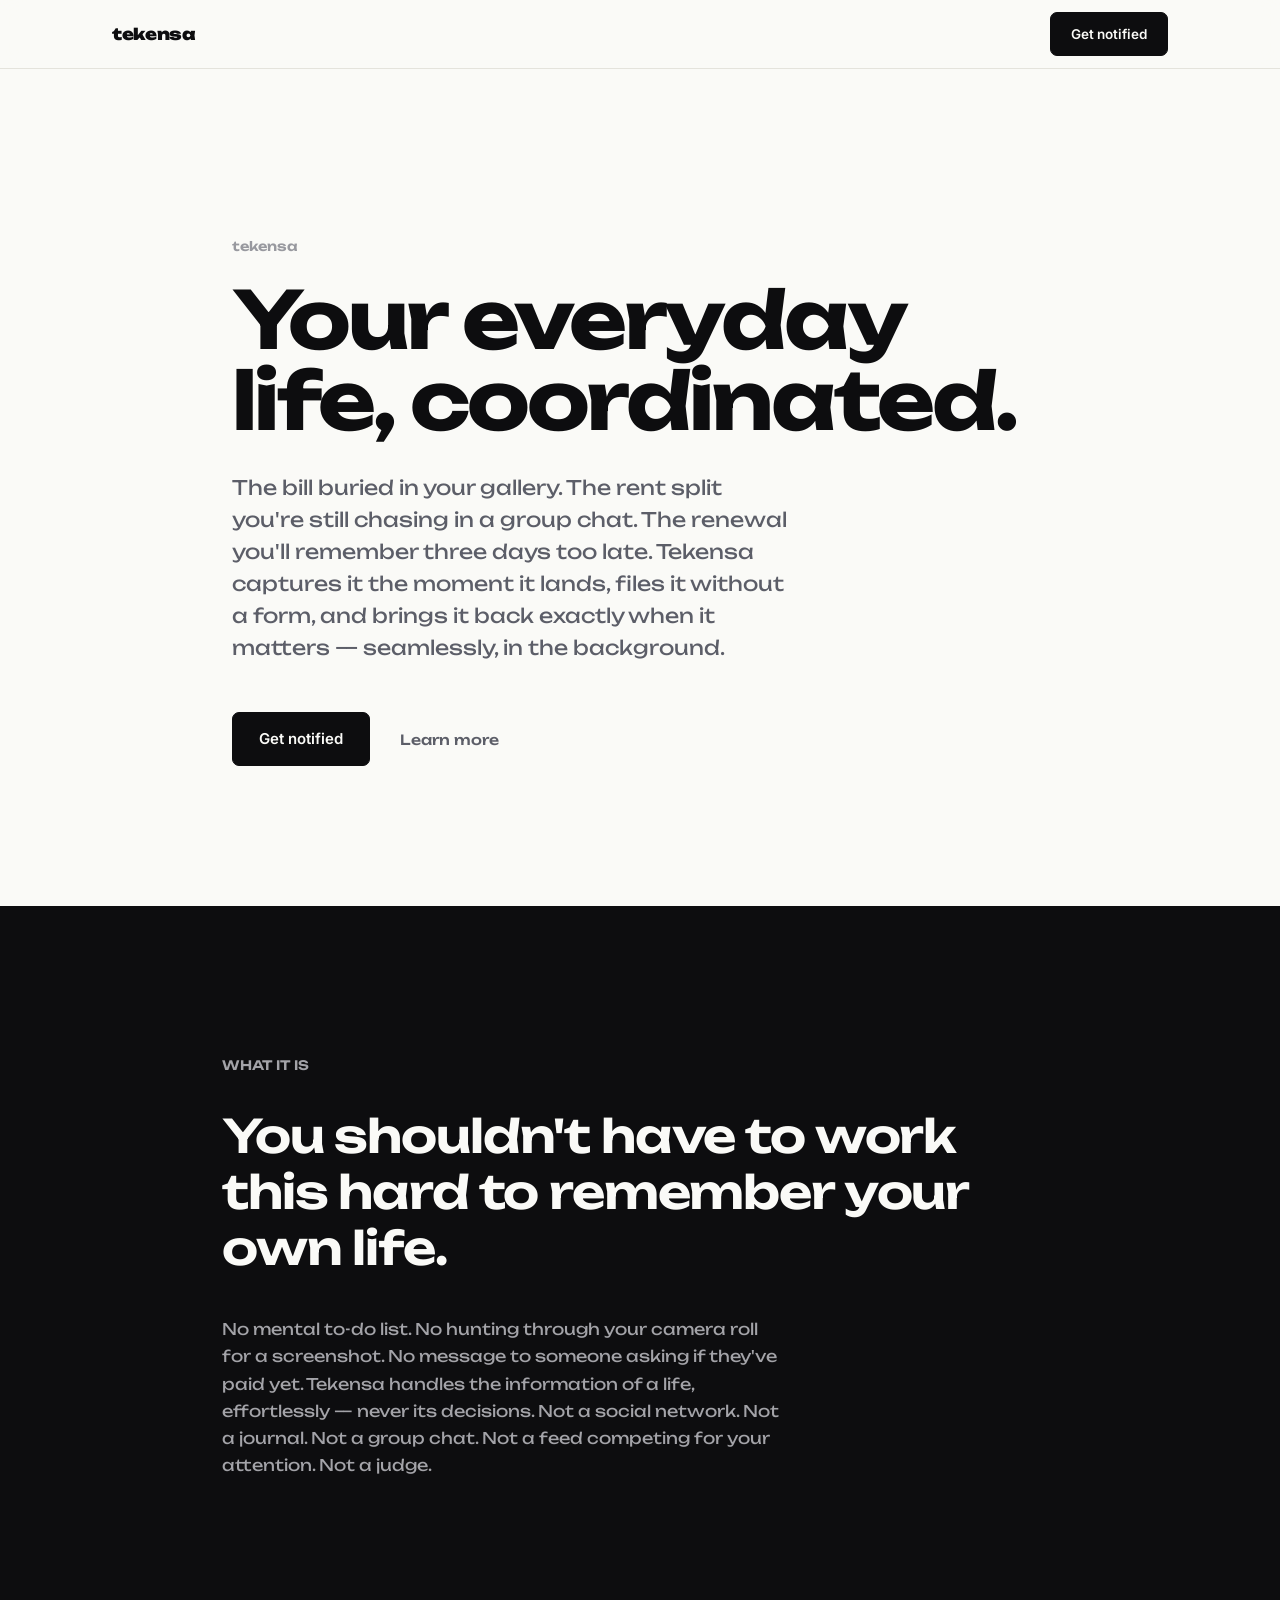
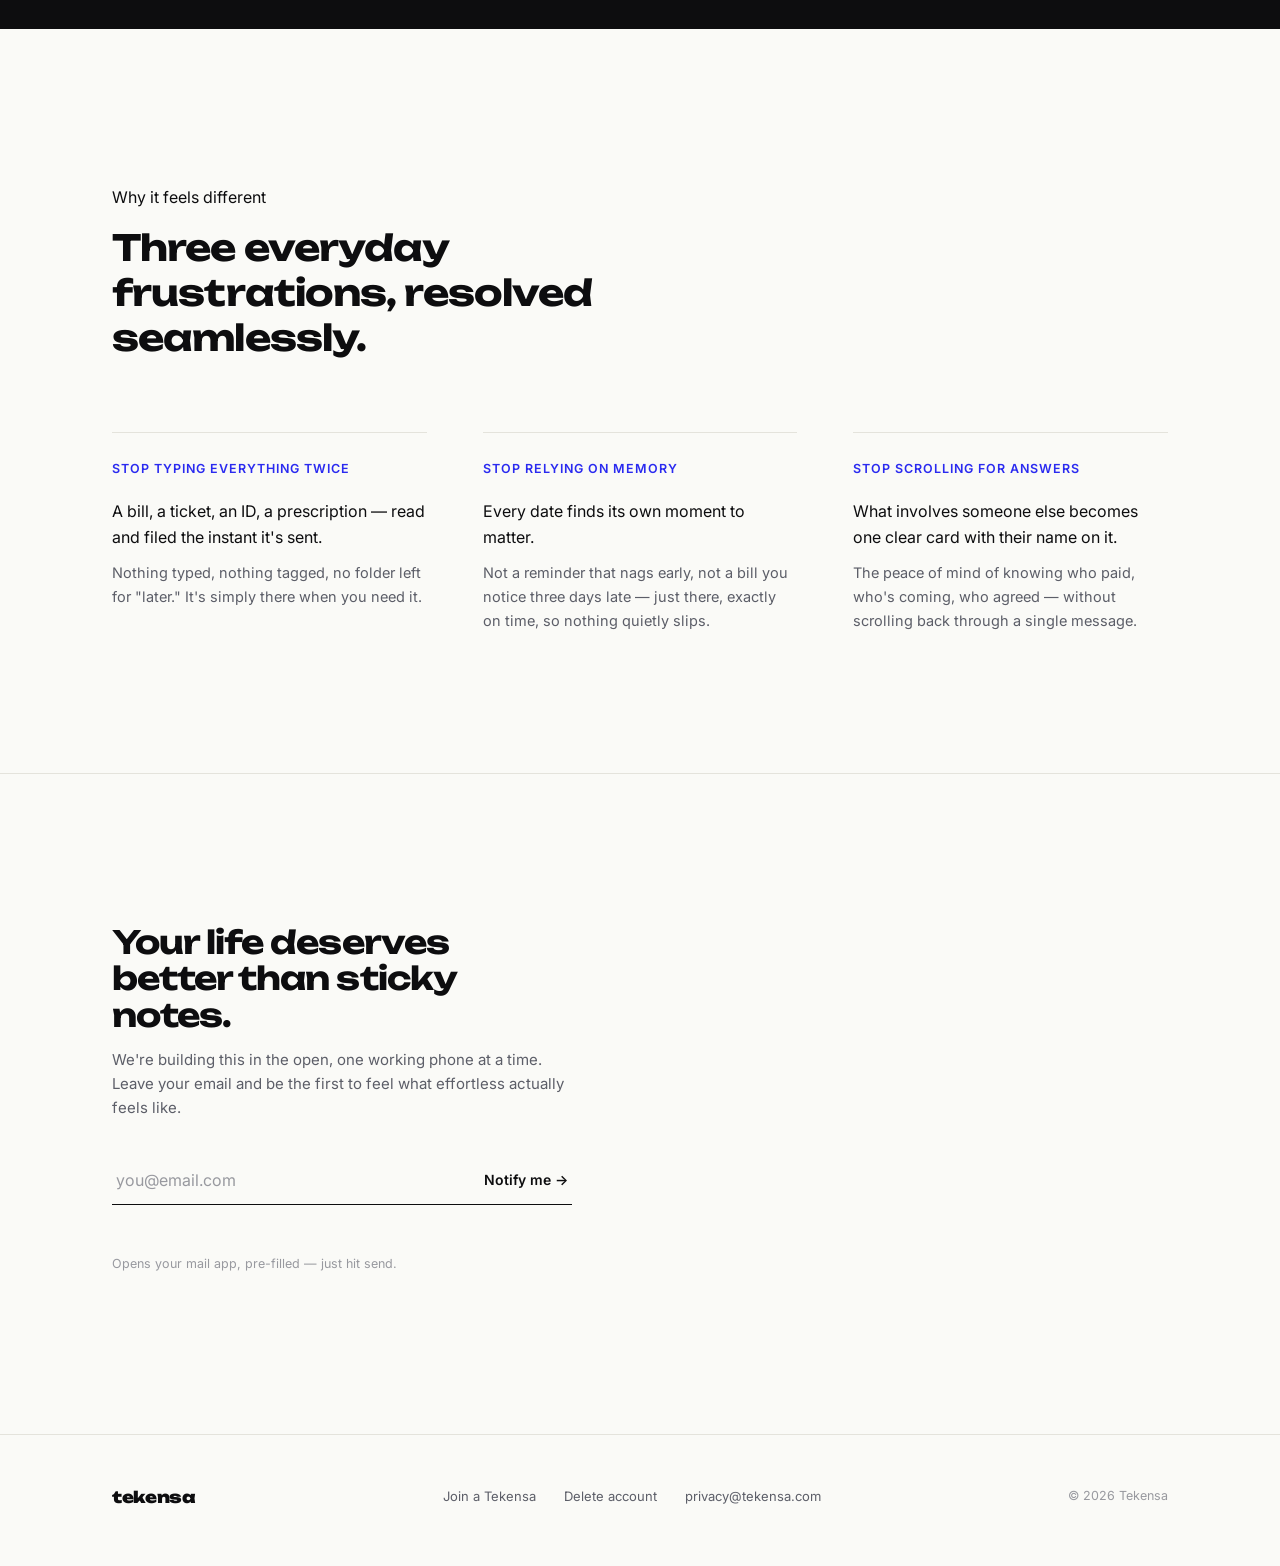
==== index.html @ 292418eb "Initial deploy: Tekensa static marketing site Co-Authored-By: Claude Sonnet 5 <noreply@anthropic.com" ====
<!doctype html>
<html lang="en">
<head>
<meta charset="utf-8">
<meta name="viewport" content="width=device-width, initial-scale=1">
<title>Tekensa — your everyday life, coordinated</title>
<meta name="description" content="Send anything — a bill, a ticket, an ID, a screenshot — and it's read, filed, and brought back the day it matters. Tekensa handles the information of a life, never its decisions.">
<meta property="og:title" content="Tekensa — your everyday life, coordinated">
<meta property="og:description" content="Send anything. It's read, filed, and brought back the day it matters.">
<meta property="og:type" content="website">
<meta property="og:url" content="https://tekensa.com/">
<meta name="theme-color" content="#0a0a0c">
<link rel="icon" href="data:image/svg+xml,%3Csvg xmlns='http://www.w3.org/2000/svg' viewBox='0 0 64 64'%3E%3Crect width='64' height='64' rx='14' fill='%230D0D0F'/%3E%3C/svg%3E">
<link rel="preconnect" href="https://fonts.googleapis.com">
<link rel="preconnect" href="https://fonts.gstatic.com" crossorigin>
<link href="https://fonts.googleapis.com/css2?family=Unbounded:wght@900&family=Inter:wght@400;500;600;700&display=swap" rel="stylesheet">
<link rel="stylesheet" href="https://api.fontshare.com/v2/css?f[]=general-sans@600,700,500&display=swap">
<style>
  :root {
    --ink: #0D0D0F;
    --paper: #FAFAF7;
    --muted: #5c5e68;
    --faint: #98999f;
    --line: #e4e3dc;
    --accent: #2A2AF0;
    --inverse-ink: #FAFAF7;
    --inverse-paper: #0D0D0F;
    --inverse-muted: #A3A3A8;
    --inverse-line: #232327;
    --btn-ink: #FAFAF7;
  }
  @media (prefers-color-scheme: dark) {
    :root:not([data-theme="light"]) {
      --ink: #FAFAF7;
      --paper: #0D0D0F;
      --muted: #a4a5ac;
      --faint: #707178;
      --line: #1f1f23;
      --accent: #6d6dff;
      --inverse-ink: #0D0D0F;
      --inverse-paper: #FAFAF7;
      --inverse-muted: #55565d;
      --inverse-line: #dcdce0;
      --btn-ink: #0D0D0F;
    }
  }
  :root[data-theme="dark"] {
    --ink: #FAFAF7; --paper: #0D0D0F; --muted: #a4a5ac; --faint: #707178; --line: #1f1f23;
    --accent: #6d6dff; --inverse-ink: #0D0D0F; --inverse-paper: #FAFAF7; --inverse-muted: #55565d;
    --inverse-line: #dcdce0; --btn-ink: #0D0D0F;
  }

  * { box-sizing: border-box; -webkit-tap-highlight-color: transparent; }
  html { scroll-behavior: smooth; }
  body {
    margin: 0;
    background: var(--paper);
    color: var(--ink);
    font-family: "Inter", system-ui, sans-serif;
    line-height: 1.5;
    -webkit-font-smoothing: antialiased;
    text-rendering: optimizeLegibility;
  }
  .display { font-family: "Unbounded", "Inter", sans-serif; }
  .wrap { max-width: 1120px; margin: 0 auto; padding: 0 32px; }
  a { color: inherit; }

  .wordmark {
    font-family: "Unbounded", "Inter", sans-serif;
    font-weight: 900;
    font-size: 16px;
    line-height: 1;
    letter-spacing: -0.02em;
    text-decoration: none;
    color: var(--ink);
  }

  nav.top {
    position: sticky; top: 0; z-index: 20;
    background: color-mix(in srgb, var(--paper) 90%, transparent);
    backdrop-filter: blur(12px);
    border-bottom: 1px solid var(--line);
  }
  nav.top .wrap { display: flex; align-items: center; justify-content: space-between; height: 68px; }

  .btn {
    display: inline-flex; align-items: center; gap: 8px;
    background: var(--ink); color: var(--btn-ink);
    font-family: "Inter", sans-serif; font-weight: 600; font-size: 13.5px;
    text-decoration: none; padding: 11px 20px; border-radius: 7px;
    white-space: nowrap; border: 1px solid var(--ink);
  }
  .btn.lg { padding: 15px 26px; font-size: 15px; }
  .link-quiet {
    text-decoration: none; font-weight: 500; font-size: 14px; color: var(--muted);
  }
  .link-quiet:hover { color: var(--ink); }

  /* hero */
  header.hero { padding: 168px 0 140px; }
  header.hero .wrap { max-width: 880px; }
  p.eyebrow {
    font-size: 13px; font-weight: 600; color: var(--faint); margin: 0 0 22px;
  }
  h1.headline {
    font-weight: 700;
    font-size: clamp(40px, 6.2vw, 80px);
    line-height: 1.03;
    letter-spacing: -0.04em;
    margin: 0 0 30px;
  }
  p.sub {
    color: var(--muted); font-size: clamp(17px, 1.6vw, 20px);
    max-width: 560px; margin: 0 0 48px; line-height: 1.6; font-weight: 400;
  }
  .hero-cta { display: flex; gap: 30px; align-items: center; flex-wrap: wrap; }

  /* manifesto */
  section.manifesto { background: var(--inverse-paper); color: var(--inverse-ink); padding: 150px 0; }
  section.manifesto .wrap { max-width: 900px; }
  section.manifesto p.eyebrow { color: var(--inverse-muted); margin-bottom: 32px; }
  p.statement {
    font-weight: 600;
    font-size: clamp(28px, 4vw, 46px);
    line-height: 1.22;
    letter-spacing: -0.025em;
    margin: 0 0 40px;
    max-width: 820px;
  }
  p.statement-sub {
    font-size: 16px; color: var(--inverse-muted); max-width: 560px; margin: 0; line-height: 1.7;
  }

  /* columns */
  section.pillars { padding: 140px 0; }
  .pillars-head { max-width: 620px; margin: 0 0 72px; }
  h2.section-title {
    font-weight: 700; font-size: clamp(26px, 3.2vw, 36px); line-height: 1.25;
    letter-spacing: -0.025em; margin: 0;
  }
  .cols { display: grid; grid-template-columns: repeat(3, 1fr); gap: 56px; }
  .col { border-top: 1px solid var(--line); padding-top: 26px; }
  .col .label {
    font-size: 12.5px; font-weight: 600; letter-spacing: 0.08em; text-transform: uppercase;
    color: var(--accent); margin: 0 0 18px;
  }
  .col p { font-size: 16px; color: var(--ink); margin: 0; line-height: 1.65; }
  .col p.small { font-size: 14.5px; color: var(--muted); margin-top: 10px; }

  /* waitlist */
  section.waitlist { padding: 150px 0 160px; border-top: 1px solid var(--line); }
  .waitlist-box { max-width: 460px; }
  .waitlist-box h2 {
    font-weight: 700; font-size: clamp(26px, 3vw, 32px); margin: 0 0 14px;
    letter-spacing: -0.03em; line-height: 1.15;
  }
  .waitlist-box p.lead { color: var(--muted); font-size: 15px; margin: 0 0 40px; line-height: 1.6; }
  form.notify { display: flex; gap: 0; border-bottom: 1px solid var(--ink); padding-bottom: 4px; }
  form.notify input[type="email"] {
    flex: 1 1 auto; min-width: 0; font-family: inherit; font-size: 16px;
    padding: 10px 4px; border: none; background: transparent; color: var(--ink);
  }
  form.notify input[type="email"]::placeholder { color: var(--faint); }
  form.notify input[type="email"]:focus { outline: none; }
  form.notify button {
    font-family: "Inter", sans-serif; font-weight: 600; font-size: 14px; cursor: pointer;
    background: none; border: none; color: var(--ink); padding: 8px 4px; white-space: nowrap;
  }
  p.note { font-size: 12.5px; color: var(--faint); margin: 18px 0 0; }
  p.status { font-size: 13.5px; margin: 14px 0 0; min-height: 18px; }

  footer { border-top: 1px solid var(--line); padding: 40px 0 48px; }
  footer .wrap { display: flex; align-items: center; justify-content: space-between; flex-wrap: wrap; gap: 16px; }
  footer .links { display: flex; gap: 28px; flex-wrap: wrap; }
  footer a.flink { color: var(--muted); text-decoration: none; font-size: 13px; }
  footer a.flink:hover { color: var(--ink); }
  footer .fine { color: var(--faint); font-size: 12.5px; }

  @media (max-width: 860px) {
    .cols { grid-template-columns: 1fr; gap: 40px; }
  }
  @media (max-width: 560px) {
    header.hero { padding: 120px 0 96px; }
    section.manifesto { padding: 100px 0; }
    section.pillars { padding: 96px 0; }
    section.waitlist { padding: 100px 0 120px; }
  }
</style>
</head>
<body>

<nav class="top">
  <div class="wrap">
    <a class="wordmark" href="#top">tekensa</a>
    <a class="btn" href="#waitlist">Get notified</a>
  </div>
</nav>

<header class="hero display" id="top">
  <div class="wrap">
    <p class="eyebrow">tekensa</p>
    <h1 class="headline">Your everyday life, coordinated.</h1>
    <p class="sub">The bill buried in your gallery. The rent split you're still chasing in a group
      chat. The renewal you'll remember three days too late. Tekensa captures it the moment it
      lands, files it without a form, and brings it back exactly when it matters — seamlessly,
      in the background.</p>
    <div class="hero-cta">
      <a class="btn lg" href="#waitlist">Get notified</a>
      <a class="link-quiet" href="#how">Learn more</a>
    </div>
  </div>
</header>

<section class="manifesto display" id="how">
  <div class="wrap">
    <p class="eyebrow">WHAT IT IS</p>
    <p class="statement">You shouldn't have to work this hard to remember your own life.</p>
    <p class="statement-sub">No mental to-do list. No hunting through your camera roll for a
      screenshot. No message to someone asking if they've paid yet. Tekensa handles the
      information of a life, effortlessly — never its decisions. Not a social network. Not a
      journal. Not a group chat. Not a feed competing for your attention. Not a judge.</p>
  </div>
</section>

<section class="pillars">
  <div class="wrap">
    <div class="pillars-head">
      <p class="label" style="margin-bottom:16px;">Why it feels different</p>
      <h2 class="section-title display">Three everyday frustrations, resolved seamlessly.</h2>
    </div>
    <div class="cols">
      <div class="col">
        <p class="label">Stop typing everything twice</p>
        <p>A bill, a ticket, an ID, a prescription — read and filed the instant it's sent.</p>
        <p class="small">Nothing typed, nothing tagged, no folder left for "later." It's simply
          there when you need it.</p>
      </div>
      <div class="col">
        <p class="label">Stop relying on memory</p>
        <p>Every date finds its own moment to matter.</p>
        <p class="small">Not a reminder that nags early, not a bill you notice three days late —
          just there, exactly on time, so nothing quietly slips.</p>
      </div>
      <div class="col">
        <p class="label">Stop scrolling for answers</p>
        <p>What involves someone else becomes one clear card with their name on it.</p>
        <p class="small">The peace of mind of knowing who paid, who's coming, who agreed — without
          scrolling back through a single message.</p>
      </div>
    </div>
  </div>
</section>

<section class="waitlist" id="waitlist">
  <div class="wrap">
    <div class="waitlist-box">
      <h2 class="display">Your life deserves better than sticky notes.</h2>
      <p class="lead">We're building this in the open, one working phone at a time. Leave your
        email and be the first to feel what effortless actually feels like.</p>
      <form class="notify" id="notifyForm">
        <input type="email" id="notifyEmail" placeholder="you@email.com" required autocomplete="email">
        <button type="submit">Notify me →</button>
      </form>
      <p class="status" id="notifyStatus" role="status"></p>
      <p class="note">Opens your mail app, pre-filled — just hit send.</p>
    </div>
  </div>
</section>

<footer>
  <div class="wrap">
    <a class="wordmark" href="#top">tekensa</a>
    <div class="links">
      <a class="flink" href="/join/">Join a Tekensa</a>
      <a class="flink" href="/delete-account/">Delete account</a>
      <a class="flink" href="mailto:privacy@tekensa.com">privacy@tekensa.com</a>
    </div>
    <p class="fine">&copy; 2026 Tekensa</p>
  </div>
</footer>

<script>
  document.getElementById('notifyForm').addEventListener('submit', function (e) {
    e.preventDefault();
    var email = document.getElementById('notifyEmail').value.trim();
    var status = document.getElementById('notifyStatus');
    if (!email) return;
    var body = 'Notify this address when Tekensa launches: ' + email;
    window.location.href = 'mailto:hello@tekensa.com?subject=' +
      encodeURIComponent('Notify me at launch') + '&body=' + encodeURIComponent(body);
    status.textContent = 'Opening your mail app — just hit send.';
  });
</script>

</body>
</html>
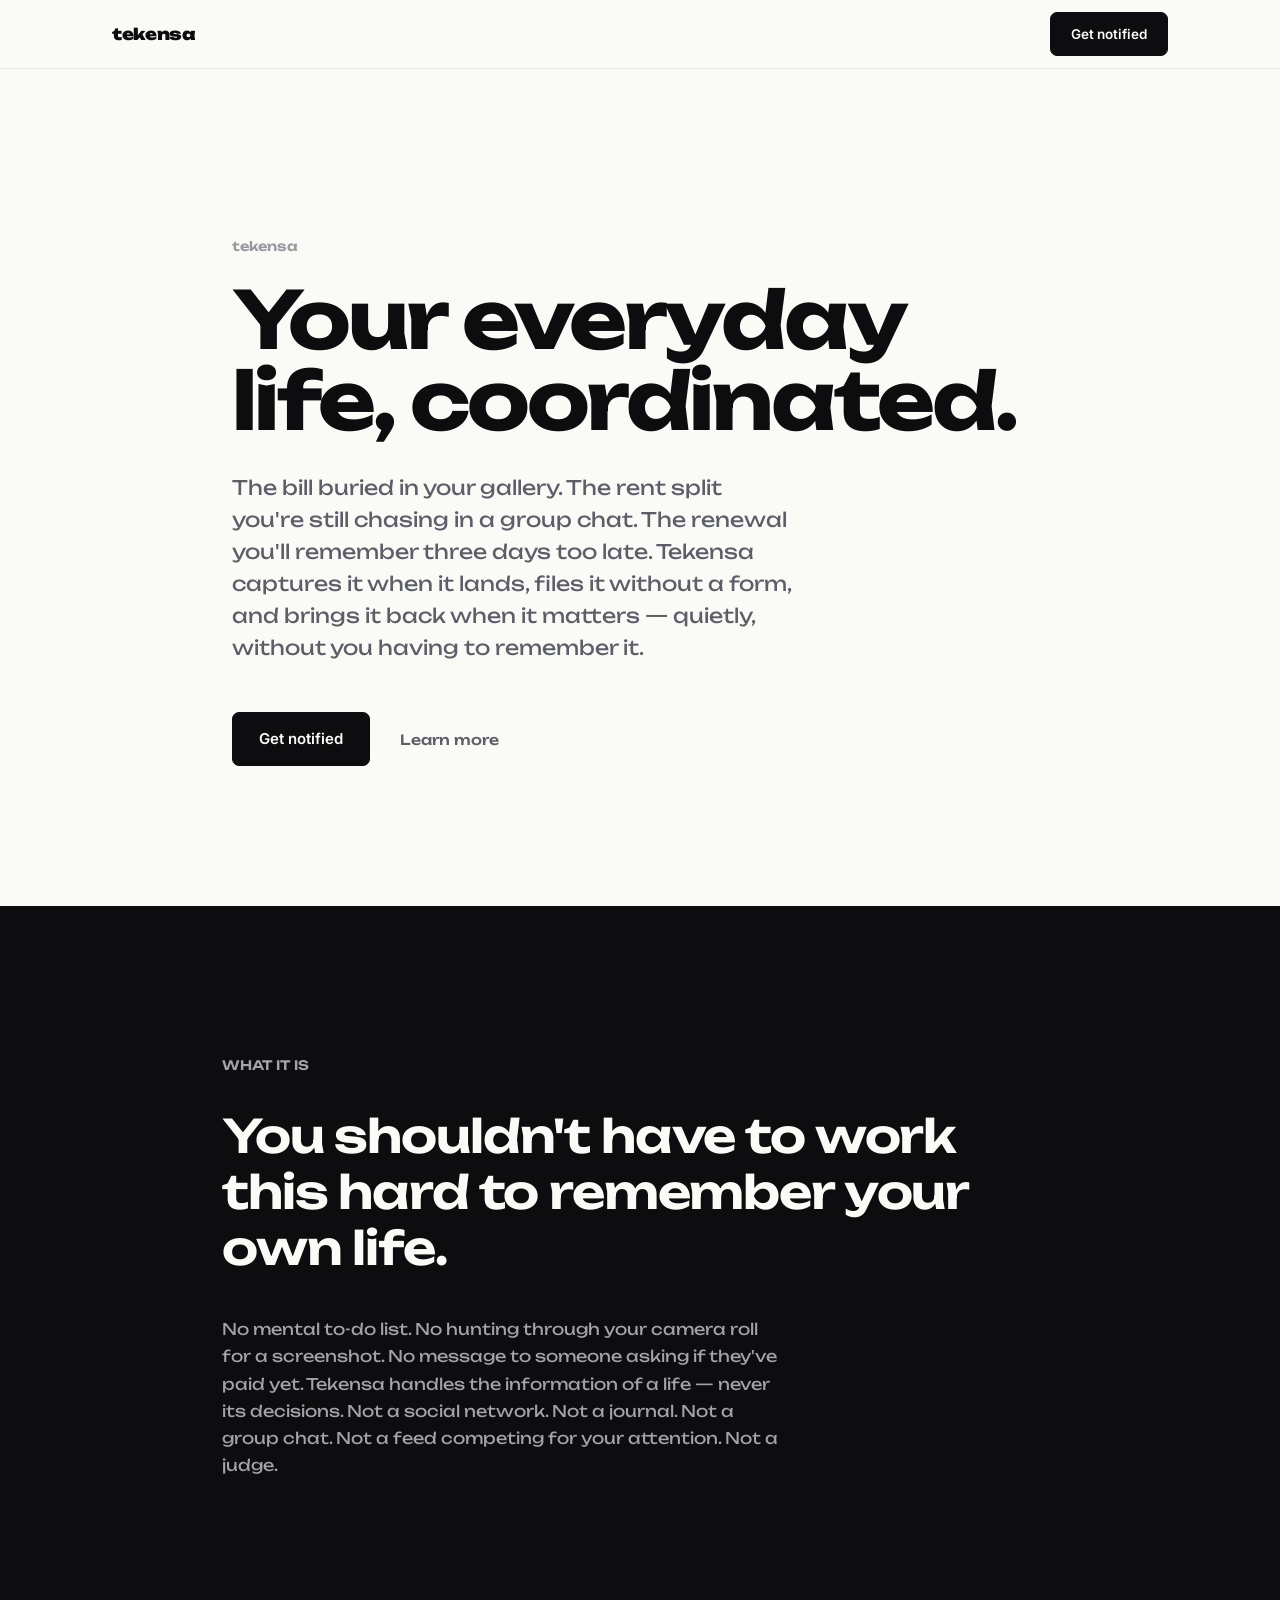
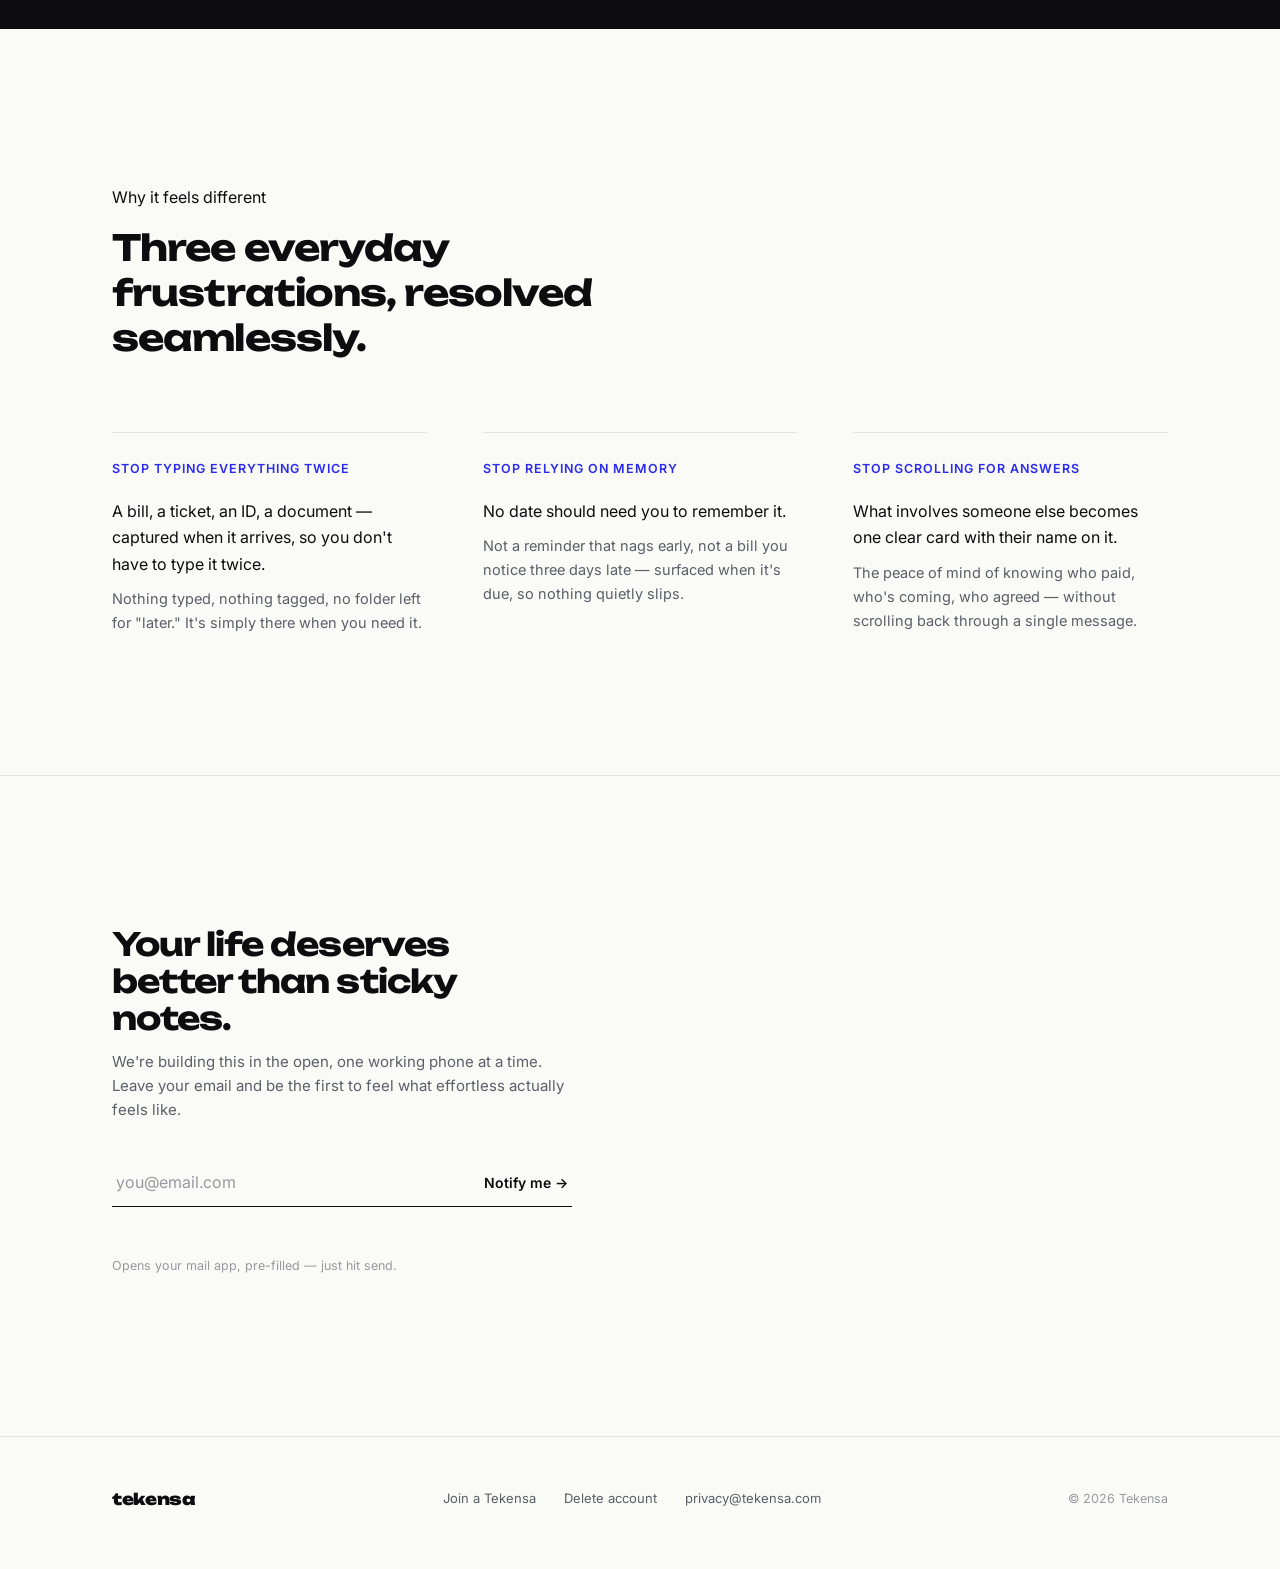
==== commit 5d79947e: "Tighten hero/pillar copy to match unvalidated capability Soften absolute performance claims (instant" ====
--- a/index.html
+++ b/index.html
@@ -201,9 +201,9 @@
     <p class="eyebrow">tekensa</p>
     <h1 class="headline">Your everyday life, coordinated.</h1>
     <p class="sub">The bill buried in your gallery. The rent split you're still chasing in a group
-      chat. The renewal you'll remember three days too late. Tekensa captures it the moment it
-      lands, files it without a form, and brings it back exactly when it matters — seamlessly,
-      in the background.</p>
+      chat. The renewal you'll remember three days too late. Tekensa captures it when it lands,
+      files it without a form, and brings it back when it matters — quietly, without you having
+      to remember it.</p>
     <div class="hero-cta">
       <a class="btn lg" href="#waitlist">Get notified</a>
       <a class="link-quiet" href="#how">Learn more</a>
@@ -217,7 +217,7 @@
     <p class="statement">You shouldn't have to work this hard to remember your own life.</p>
     <p class="statement-sub">No mental to-do list. No hunting through your camera roll for a
       screenshot. No message to someone asking if they've paid yet. Tekensa handles the
-      information of a life, effortlessly — never its decisions. Not a social network. Not a
+      information of a life — never its decisions. Not a social network. Not a
       journal. Not a group chat. Not a feed competing for your attention. Not a judge.</p>
   </div>
 </section>
@@ -231,15 +231,16 @@
     <div class="cols">
       <div class="col">
         <p class="label">Stop typing everything twice</p>
-        <p>A bill, a ticket, an ID, a prescription — read and filed the instant it's sent.</p>
+        <p>A bill, a ticket, an ID, a document — captured when it arrives, so you don't have to
+          type it twice.</p>
         <p class="small">Nothing typed, nothing tagged, no folder left for "later." It's simply
           there when you need it.</p>
       </div>
       <div class="col">
         <p class="label">Stop relying on memory</p>
-        <p>Every date finds its own moment to matter.</p>
+        <p>No date should need you to remember it.</p>
         <p class="small">Not a reminder that nags early, not a bill you notice three days late —
-          just there, exactly on time, so nothing quietly slips.</p>
+          surfaced when it's due, so nothing quietly slips.</p>
       </div>
       <div class="col">
         <p class="label">Stop scrolling for answers</p>
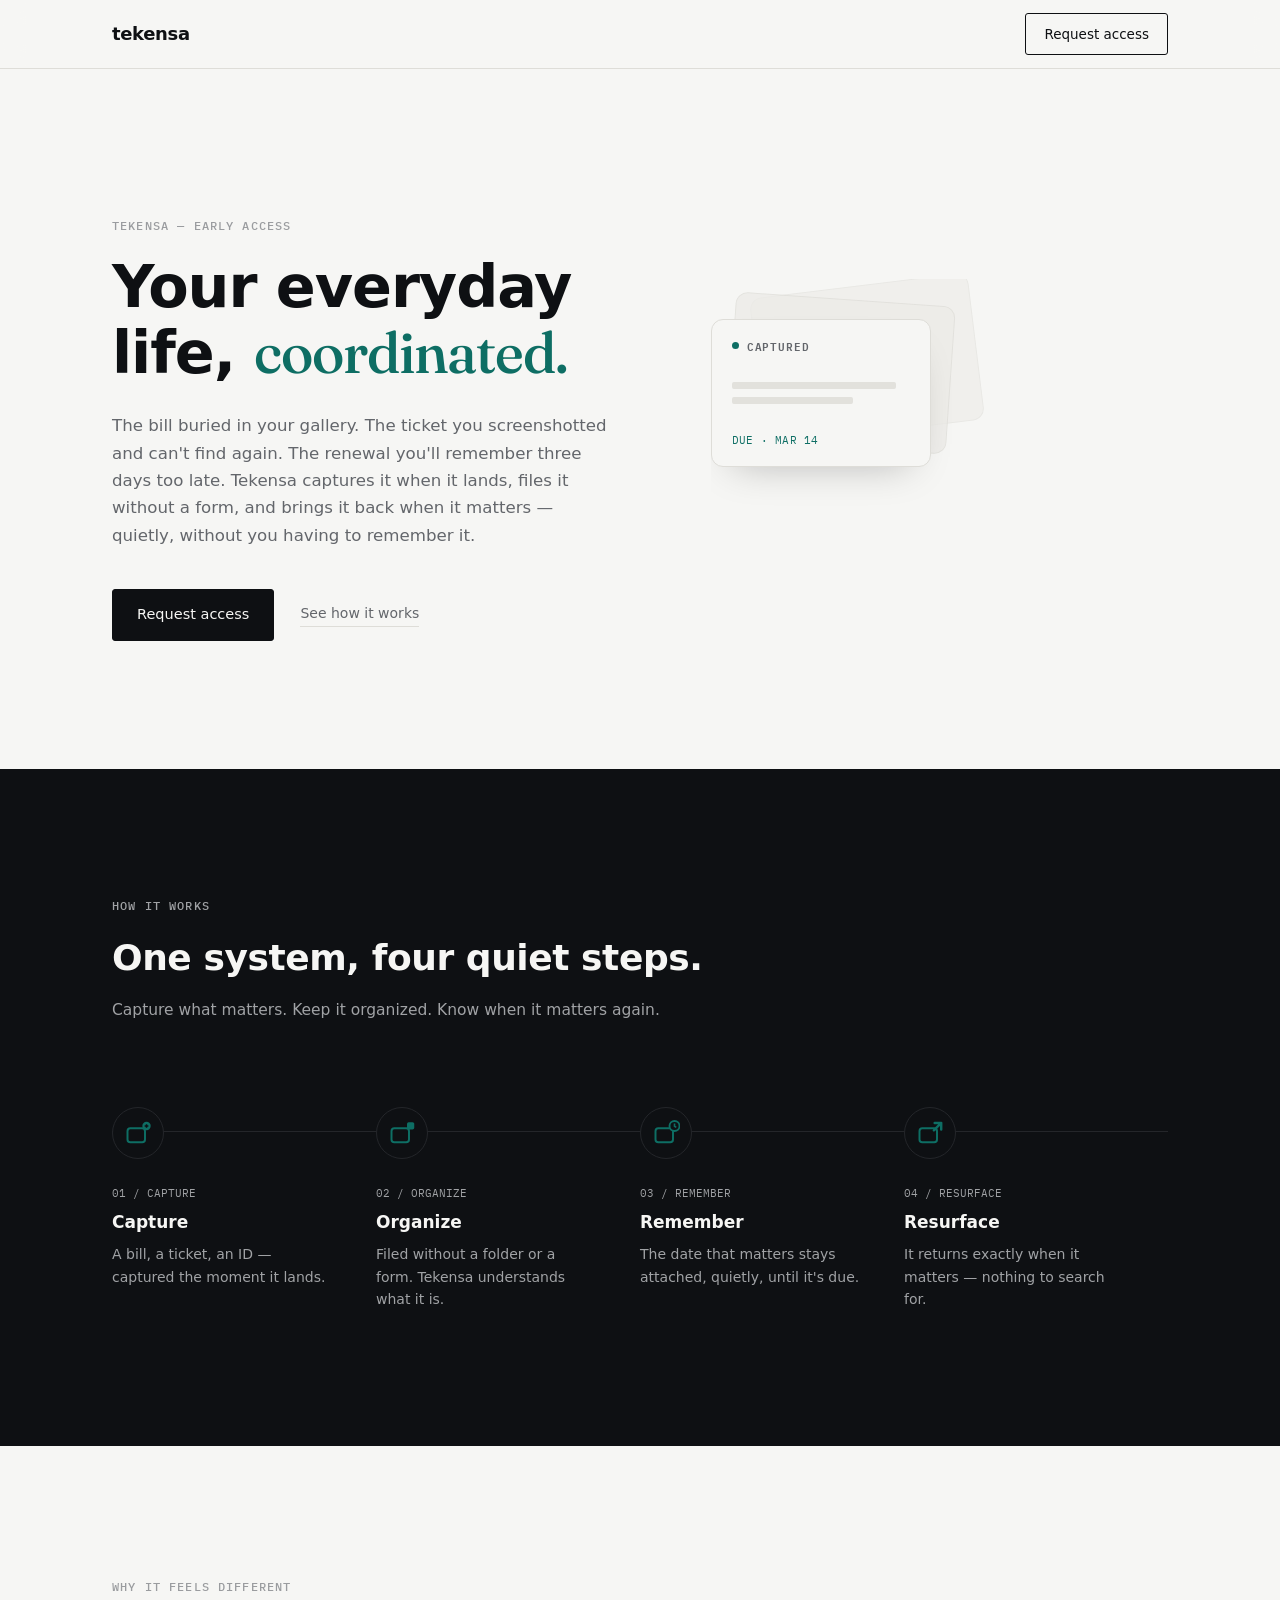
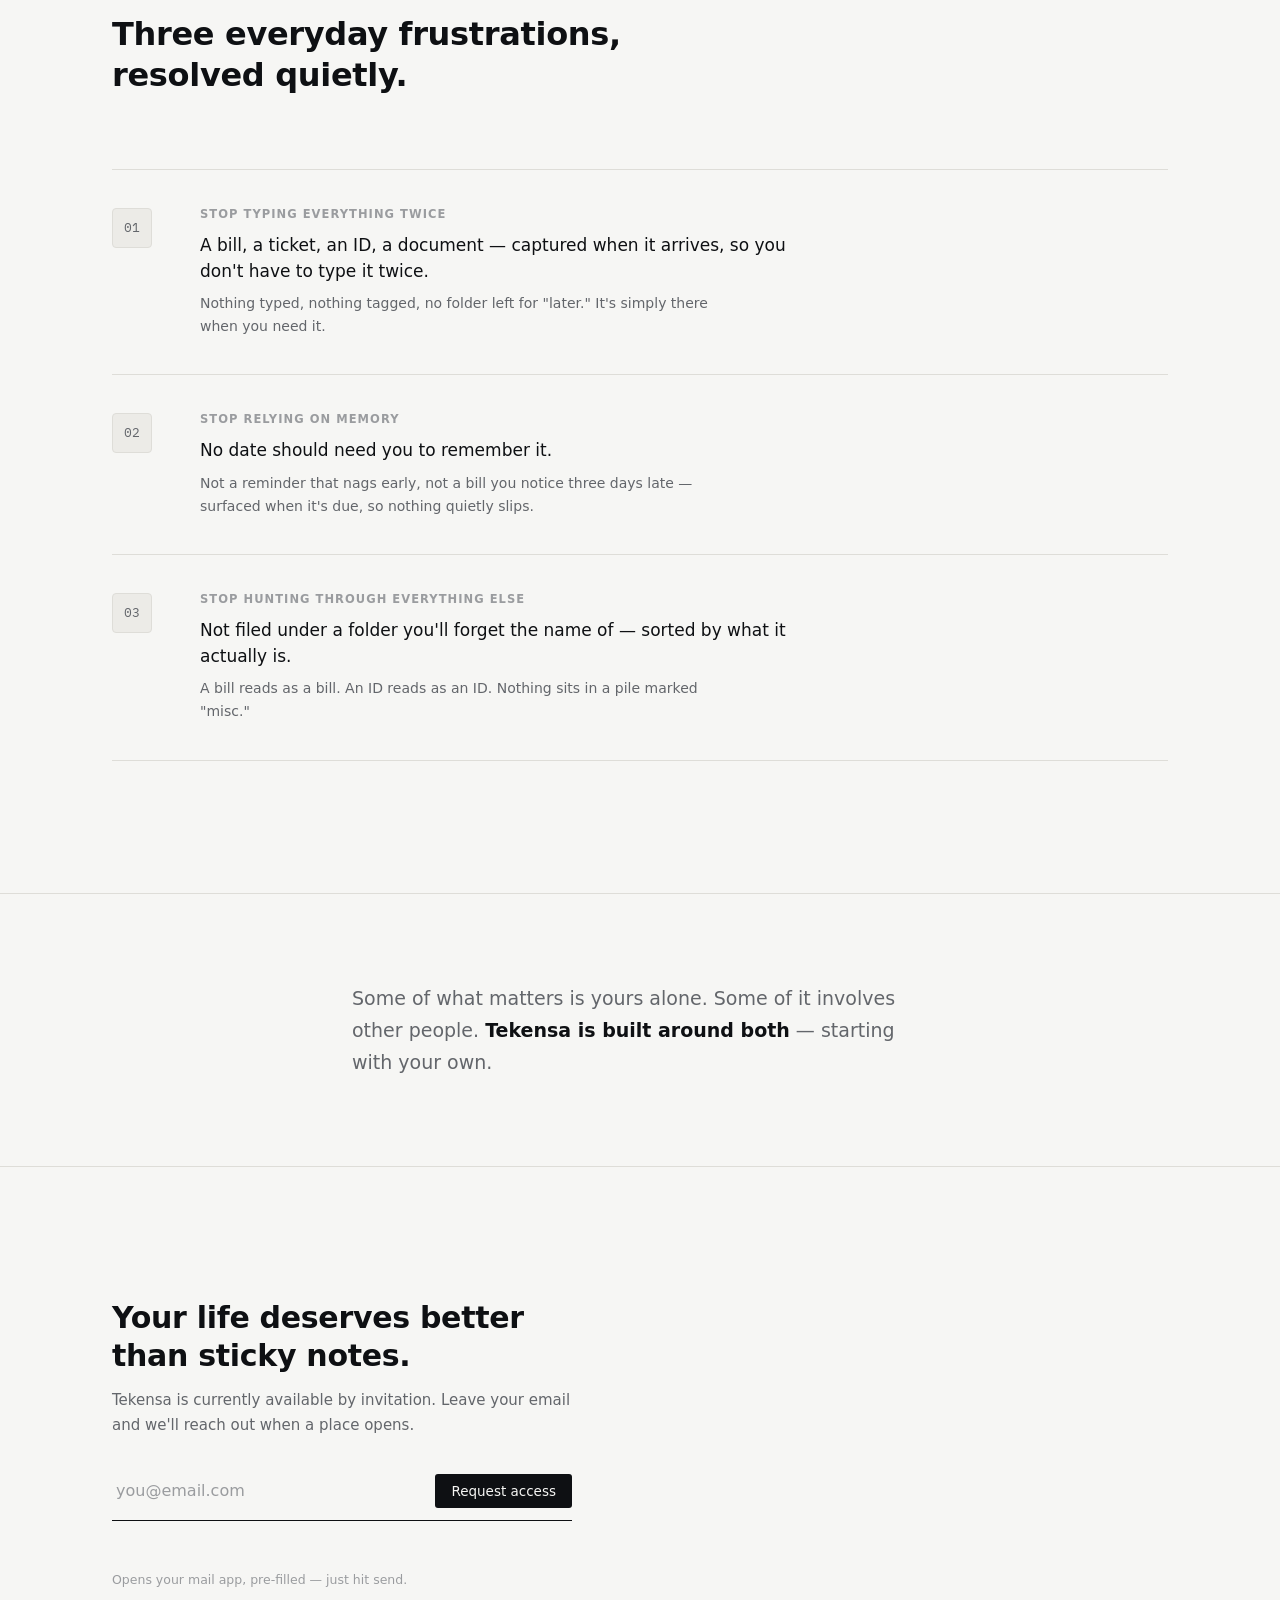
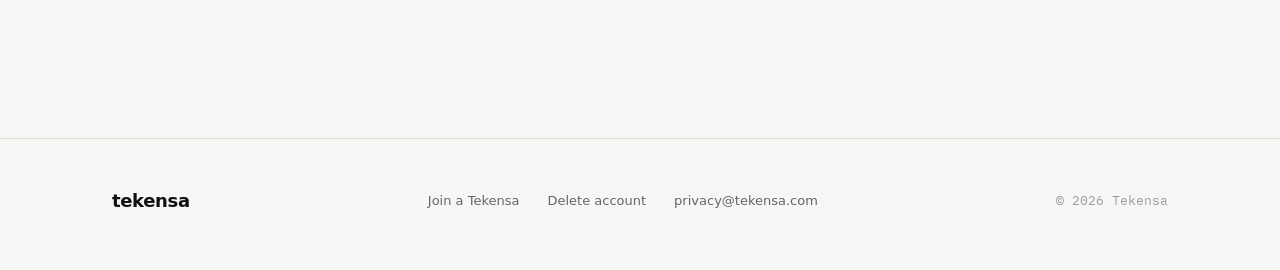
==== commit 58e3ec34: "Deploy current approved marketing system: premium visual redesign, corrected copy, production SEO - " ====
--- a/index.html
+++ b/index.html
@@ -9,45 +9,62 @@
 <meta property="og:description" content="Send anything. It's read, filed, and brought back the day it matters.">
 <meta property="og:type" content="website">
 <meta property="og:url" content="https://tekensa.com/">
-<meta name="theme-color" content="#0a0a0c">
-<link rel="icon" href="data:image/svg+xml,%3Csvg xmlns='http://www.w3.org/2000/svg' viewBox='0 0 64 64'%3E%3Crect width='64' height='64' rx='14' fill='%230D0D0F'/%3E%3C/svg%3E">
+<meta property="og:image" content="https://tekensa.com/og-image.png">
+<meta property="og:image:width" content="1200">
+<meta property="og:image:height" content="630">
+<meta name="twitter:card" content="summary_large_image">
+<meta name="twitter:title" content="Tekensa — your everyday life, coordinated">
+<meta name="twitter:description" content="Send anything. It's read, filed, and brought back the day it matters.">
+<meta name="twitter:image" content="https://tekensa.com/og-image.png">
+<link rel="canonical" href="https://tekensa.com/">
+<meta name="theme-color" content="#0E1013">
+<link rel="icon" href="data:image/svg+xml,%3Csvg xmlns='http://www.w3.org/2000/svg' viewBox='0 0 64 64'%3E%3Crect width='64' height='64' rx='6' fill='%230E1013'/%3E%3C/svg%3E">
 <link rel="preconnect" href="https://fonts.googleapis.com">
 <link rel="preconnect" href="https://fonts.gstatic.com" crossorigin>
-<link href="https://fonts.googleapis.com/css2?family=Unbounded:wght@900&family=Inter:wght@400;500;600;700&display=swap" rel="stylesheet">
-<link rel="stylesheet" href="https://api.fontshare.com/v2/css?f[]=general-sans@600,700,500&display=swap">
+<link href="https://fonts.googleapis.com/css2?family=Fraunces:opsz,wght@9..144,500&family=IBM+Plex+Mono:wght@400;500;600&display=swap" rel="stylesheet">
+<link rel="stylesheet" href="https://api.fontshare.com/v2/css?f[]=general-sans@400,500,600,700&display=swap">
 <style>
   :root {
-    --ink: #0D0D0F;
-    --paper: #FAFAF7;
-    --muted: #5c5e68;
-    --faint: #98999f;
-    --line: #e4e3dc;
-    --accent: #2A2AF0;
-    --inverse-ink: #FAFAF7;
-    --inverse-paper: #0D0D0F;
-    --inverse-muted: #A3A3A8;
-    --inverse-line: #232327;
-    --btn-ink: #FAFAF7;
+    --ink: #0E1013;
+    --paper: #F6F6F4;
+    --surface: #ECEBE7;
+    --surface-2: #E2E1DC;
+    --muted: #63666B;
+    --faint: #9A9C9F;
+    --line: #DEDDD8;
+    --accent: #0E6E64;
+    --inverse-ink: #F6F6F4;
+    --inverse-paper: #0E1013;
+    --inverse-muted: #A0A2A5;
+    --inverse-line: #24262A;
+    --btn-ink: #F6F6F4;
+    --font-sans: "General Sans", system-ui, sans-serif;
+    --font-mono: "IBM Plex Mono", ui-monospace, monospace;
+    --font-display: "Fraunces", Georgia, serif;
   }
   @media (prefers-color-scheme: dark) {
     :root:not([data-theme="light"]) {
-      --ink: #FAFAF7;
-      --paper: #0D0D0F;
-      --muted: #a4a5ac;
-      --faint: #707178;
-      --line: #1f1f23;
-      --accent: #6d6dff;
-      --inverse-ink: #0D0D0F;
-      --inverse-paper: #FAFAF7;
-      --inverse-muted: #55565d;
-      --inverse-line: #dcdce0;
-      --btn-ink: #0D0D0F;
+      --ink: #F2F3F1;
+      --paper: #0E1013;
+      --surface: #17191C;
+      --surface-2: #1D2023;
+      --muted: #A0A2A5;
+      --faint: #6B6D70;
+      --line: #24262A;
+      --accent: #4DD8C3;
+      --inverse-ink: #0E1013;
+      --inverse-paper: #F2F3F1;
+      --inverse-muted: #63666B;
+      --inverse-line: #D6D5D0;
+      --btn-ink: #0E1013;
     }
   }
   :root[data-theme="dark"] {
-    --ink: #FAFAF7; --paper: #0D0D0F; --muted: #a4a5ac; --faint: #707178; --line: #1f1f23;
-    --accent: #6d6dff; --inverse-ink: #0D0D0F; --inverse-paper: #FAFAF7; --inverse-muted: #55565d;
-    --inverse-line: #dcdce0; --btn-ink: #0D0D0F;
+    --ink: #F2F3F1; --paper: #0E1013; --surface: #17191C; --surface-2: #1D2023;
+    --muted: #A0A2A5; --faint: #6B6D70; --line: #24262A;
+    --accent: #4DD8C3;
+    --inverse-ink: #0E1013; --inverse-paper: #F2F3F1;
+    --inverse-muted: #63666B; --inverse-line: #D6D5D0; --btn-ink: #0E1013;
   }
 
   * { box-sizing: border-box; -webkit-tap-highlight-color: transparent; }
@@ -56,19 +73,25 @@
     margin: 0;
     background: var(--paper);
     color: var(--ink);
-    font-family: "Inter", system-ui, sans-serif;
+    font-family: var(--font-sans);
     line-height: 1.5;
     -webkit-font-smoothing: antialiased;
     text-rendering: optimizeLegibility;
   }
-  .display { font-family: "Unbounded", "Inter", sans-serif; }
+  .accent-serif { font-family: var(--font-display); font-weight: 500; color: var(--accent); }
+  .mono { font-family: var(--font-mono); font-variant-numeric: tabular-nums; }
   .wrap { max-width: 1120px; margin: 0 auto; padding: 0 32px; }
   a { color: inherit; }
 
+  .kicker {
+    font-family: var(--font-mono);
+    font-size: 11.5px; font-weight: 500; letter-spacing: 0.1em; text-transform: uppercase;
+    color: var(--faint); margin: 0;
+  }
+
   .wordmark {
-    font-family: "Unbounded", "Inter", sans-serif;
-    font-weight: 900;
-    font-size: 16px;
+    font-weight: 600;
+    font-size: 18px;
     line-height: 1;
     letter-spacing: -0.02em;
     text-decoration: none;
@@ -77,7 +100,7 @@
 
   nav.top {
     position: sticky; top: 0; z-index: 20;
-    background: color-mix(in srgb, var(--paper) 90%, transparent);
+    background: color-mix(in srgb, var(--paper) 88%, transparent);
     backdrop-filter: blur(12px);
     border-bottom: 1px solid var(--line);
   }
@@ -85,86 +108,125 @@
 
   .btn {
     display: inline-flex; align-items: center; gap: 8px;
-    background: var(--ink); color: var(--btn-ink);
-    font-family: "Inter", sans-serif; font-weight: 600; font-size: 13.5px;
-    text-decoration: none; padding: 11px 20px; border-radius: 7px;
+    background: transparent; color: var(--ink);
+    font-weight: 500; font-size: 13.5px;
+    text-decoration: none; padding: 10px 18px; border-radius: 3px;
     white-space: nowrap; border: 1px solid var(--ink);
   }
-  .btn.lg { padding: 15px 26px; font-size: 15px; }
+  .btn.solid { background: var(--ink); color: var(--btn-ink); border-color: var(--ink); }
+  .btn.lg { padding: 14px 24px; font-size: 14.5px; }
   .link-quiet {
     text-decoration: none; font-weight: 500; font-size: 14px; color: var(--muted);
-  }
-  .link-quiet:hover { color: var(--ink); }
+    border-bottom: 1px solid var(--line); padding-bottom: 2px;
+  }
+  .link-quiet:hover { color: var(--ink); border-color: var(--ink); }
 
   /* hero */
-  header.hero { padding: 168px 0 140px; }
-  header.hero .wrap { max-width: 880px; }
-  p.eyebrow {
-    font-size: 13px; font-weight: 600; color: var(--faint); margin: 0 0 22px;
-  }
+  header.hero { padding: 148px 0 128px; }
+  header.hero .wrap { display: grid; grid-template-columns: 1.1fr 0.9fr; gap: 40px; align-items: center; max-width: 1120px; }
   h1.headline {
-    font-weight: 700;
-    font-size: clamp(40px, 6.2vw, 80px);
-    line-height: 1.03;
-    letter-spacing: -0.04em;
-    margin: 0 0 30px;
-  }
+    font-weight: 600;
+    font-size: clamp(36px, 4.6vw, 60px);
+    line-height: 1.12;
+    letter-spacing: -0.018em;
+    margin: 20px 0 26px;
+  }
+  h1.headline .accent-serif { font-size: 0.98em; }
   p.sub {
-    color: var(--muted); font-size: clamp(17px, 1.6vw, 20px);
-    max-width: 560px; margin: 0 0 48px; line-height: 1.6; font-weight: 400;
-  }
-  .hero-cta { display: flex; gap: 30px; align-items: center; flex-wrap: wrap; }
-
-  /* manifesto */
-  section.manifesto { background: var(--inverse-paper); color: var(--inverse-ink); padding: 150px 0; }
-  section.manifesto .wrap { max-width: 900px; }
-  section.manifesto p.eyebrow { color: var(--inverse-muted); margin-bottom: 32px; }
-  p.statement {
+    color: var(--muted); font-size: clamp(16px, 1.3vw, 17.5px);
+    max-width: 500px; margin: 0 0 40px; line-height: 1.65; font-weight: 400;
+  }
+  .hero-cta { display: flex; gap: 26px; align-items: center; flex-wrap: wrap; }
+
+  /* capture stack illustration */
+  .capture-stack { position: relative; height: 300px; overflow: hidden; }
+  .cap-card {
+    position: absolute; width: 220px; height: 148px; border-radius: 12px;
+    border: 1px solid var(--line); background: var(--surface);
+  }
+  .cap-1 { top: 6px; left: 46px; transform: rotate(-7deg); opacity: 0.55; }
+  .cap-2 { top: 20px; left: 20px; transform: rotate(4deg); opacity: 0.75; }
+  .cap-3 {
+    top: 40px; left: 0; background: var(--paper); box-shadow: 0 18px 40px -22px rgba(0,0,0,0.28);
+    padding: 18px 20px; display: flex; flex-direction: column; justify-content: space-between;
+  }
+  .cap-row { display: flex; align-items: center; gap: 8px; }
+  .cap-dot { width: 7px; height: 7px; border-radius: 50%; background: var(--accent); flex: none; }
+  .cap-label { font-size: 10.5px; font-weight: 600; letter-spacing: 0.08em; color: var(--muted); }
+  .cap-lines { display: flex; flex-direction: column; gap: 8px; }
+  .cap-line { height: 7px; border-radius: 2px; background: var(--surface-2); }
+  .cap-line.w1 { width: 92%; } .cap-line.w2 { width: 68%; }
+  .cap-date { font-size: 11px; color: var(--accent); letter-spacing: 0.02em; }
+
+  /* system sequence */
+  section.system { background: var(--inverse-paper); color: var(--inverse-ink); padding: 128px 0 136px; }
+  section.system .kicker { color: var(--inverse-muted); margin-bottom: 22px; }
+  h2.system-title {
     font-weight: 600;
-    font-size: clamp(28px, 4vw, 46px);
-    line-height: 1.22;
-    letter-spacing: -0.025em;
-    margin: 0 0 40px;
-    max-width: 820px;
-  }
-  p.statement-sub {
-    font-size: 16px; color: var(--inverse-muted); max-width: 560px; margin: 0; line-height: 1.7;
-  }
-
-  /* columns */
-  section.pillars { padding: 140px 0; }
-  .pillars-head { max-width: 620px; margin: 0 0 72px; }
+    font-size: clamp(26px, 3vw, 36px); line-height: 1.2; letter-spacing: -0.012em; margin: 0 0 18px;
+  }
+  p.system-sub { color: var(--inverse-muted); font-size: 15.5px; max-width: 560px; margin: 0 0 84px; line-height: 1.65; }
+  .seq { display: grid; grid-template-columns: repeat(4, 1fr); gap: 0; position: relative; }
+  .seq::before {
+    content: ""; position: absolute; top: 24px; left: 0; right: 0; height: 1px; background: var(--inverse-line);
+  }
+  .seq-node { position: relative; padding-right: 24px; }
+  .seq-dot {
+    width: 52px; height: 52px; border-radius: 50%; background: var(--inverse-paper); border: 1px solid var(--inverse-line);
+    display: flex; align-items: center; justify-content: center; margin-bottom: 26px; position: relative; z-index: 1;
+    color: var(--accent);
+  }
+  .seq-num { font-size: 11px; color: var(--inverse-muted); margin: 0 0 8px; }
+  .seq-label { font-size: 17px; font-weight: 600; margin: 0 0 8px; }
+  .seq-desc { font-size: 14px; color: var(--inverse-muted); line-height: 1.6; margin: 0; max-width: 220px; }
+
+  /* pillars */
+  section.pillars { padding: 132px 0; }
+  .pillars-head { max-width: 640px; margin: 0 0 72px; }
   h2.section-title {
-    font-weight: 700; font-size: clamp(26px, 3.2vw, 36px); line-height: 1.25;
-    letter-spacing: -0.025em; margin: 0;
-  }
-  .cols { display: grid; grid-template-columns: repeat(3, 1fr); gap: 56px; }
-  .col { border-top: 1px solid var(--line); padding-top: 26px; }
-  .col .label {
-    font-size: 12.5px; font-weight: 600; letter-spacing: 0.08em; text-transform: uppercase;
-    color: var(--accent); margin: 0 0 18px;
-  }
-  .col p { font-size: 16px; color: var(--ink); margin: 0; line-height: 1.65; }
-  .col p.small { font-size: 14.5px; color: var(--muted); margin-top: 10px; }
+    font-weight: 600; font-size: clamp(24px, 2.8vw, 32px); line-height: 1.3;
+    letter-spacing: -0.01em; margin: 18px 0 0;
+  }
+  .rows { border-top: 1px solid var(--line); }
+  .row { display: grid; grid-template-columns: 56px 1fr; gap: 32px; padding: 36px 0; border-bottom: 1px solid var(--line); align-items: start; }
+  .row .chip {
+    width: 40px; height: 40px; border-radius: 4px; border: 1px solid var(--line); background: var(--surface);
+    display: flex; align-items: center; justify-content: center;
+    font-size: 13px; color: var(--muted); margin-top: 2px;
+  }
+  .row .label {
+    font-size: 11.5px; font-weight: 600; letter-spacing: 0.09em; text-transform: uppercase;
+    color: var(--faint); margin: 0 0 10px;
+  }
+  .row p.lead { font-size: 17px; font-weight: 500; color: var(--ink); margin: 0 0 8px; line-height: 1.5; max-width: 600px; }
+  .row p.small { font-size: 14px; color: var(--muted); margin: 0; line-height: 1.65; max-width: 540px; }
+
+  /* ethos */
+  section.ethos { padding: 88px 0; border-top: 1px solid var(--line); }
+  .ethos .wrap { max-width: 640px; }
+  p.ethos-line { font-size: 19px; line-height: 1.7; color: var(--muted); margin: 0; font-weight: 400; }
+  p.ethos-line strong { color: var(--ink); font-weight: 600; }
 
   /* waitlist */
-  section.waitlist { padding: 150px 0 160px; border-top: 1px solid var(--line); }
+  section.waitlist { padding: 132px 0 148px; border-top: 1px solid var(--line); }
   .waitlist-box { max-width: 460px; }
   .waitlist-box h2 {
-    font-weight: 700; font-size: clamp(26px, 3vw, 32px); margin: 0 0 14px;
-    letter-spacing: -0.03em; line-height: 1.15;
-  }
-  .waitlist-box p.lead { color: var(--muted); font-size: 15px; margin: 0 0 40px; line-height: 1.6; }
-  form.notify { display: flex; gap: 0; border-bottom: 1px solid var(--ink); padding-bottom: 4px; }
+    font-weight: 600;
+    font-size: clamp(24px, 2.8vw, 30px); margin: 0 0 14px;
+    letter-spacing: -0.01em; line-height: 1.25;
+  }
+  .waitlist-box p.lead { color: var(--muted); font-size: 15px; margin: 0 0 36px; line-height: 1.65; }
+  form.notify { display: flex; gap: 12px; border-bottom: 1px solid var(--ink); padding-bottom: 12px; }
   form.notify input[type="email"] {
     flex: 1 1 auto; min-width: 0; font-family: inherit; font-size: 16px;
-    padding: 10px 4px; border: none; background: transparent; color: var(--ink);
+    padding: 6px 4px; border: none; background: transparent; color: var(--ink);
   }
   form.notify input[type="email"]::placeholder { color: var(--faint); }
   form.notify input[type="email"]:focus { outline: none; }
   form.notify button {
-    font-family: "Inter", sans-serif; font-weight: 600; font-size: 14px; cursor: pointer;
-    background: none; border: none; color: var(--ink); padding: 8px 4px; white-space: nowrap;
+    font-family: var(--font-sans); font-weight: 500; font-size: 13.5px; cursor: pointer;
+    background: var(--ink); color: var(--btn-ink); border: none; border-radius: 3px;
+    padding: 9px 16px; white-space: nowrap;
   }
   p.note { font-size: 12.5px; color: var(--faint); margin: 18px 0 0; }
   p.status { font-size: 13.5px; margin: 14px 0 0; min-height: 18px; }
@@ -174,16 +236,28 @@
   footer .links { display: flex; gap: 28px; flex-wrap: wrap; }
   footer a.flink { color: var(--muted); text-decoration: none; font-size: 13px; }
   footer a.flink:hover { color: var(--ink); }
-  footer .fine { color: var(--faint); font-size: 12.5px; }
+  footer .fine { color: var(--faint); font-size: 12.5px; font-family: var(--font-mono); }
 
   @media (max-width: 860px) {
-    .cols { grid-template-columns: 1fr; gap: 40px; }
+    header.hero .wrap { grid-template-columns: 1fr; }
+    .capture-stack { width: 100%; height: 190px; max-width: 300px; margin: 0 auto; }
+    .cap-card { width: 170px; height: 116px; }
+    .cap-1 { top: 4px; left: 36px; }
+    .cap-2 { top: 14px; left: 16px; }
+    .cap-3 { top: 26px; left: 0; padding: 14px 16px; }
+    .seq { grid-template-columns: 1fr 1fr; row-gap: 48px; }
+    .seq::before { display: none; }
+  }
+  @media (max-width: 700px) {
+    .row { grid-template-columns: 1fr; gap: 14px; }
   }
   @media (max-width: 560px) {
-    header.hero { padding: 120px 0 96px; }
-    section.manifesto { padding: 100px 0; }
-    section.pillars { padding: 96px 0; }
-    section.waitlist { padding: 100px 0 120px; }
+    header.hero { padding: 120px 0 88px; }
+    section.system { padding: 96px 0 108px; }
+    section.pillars { padding: 92px 0; }
+    section.ethos { padding: 64px 0; }
+    section.waitlist { padding: 96px 0 116px; }
+    .seq { grid-template-columns: 1fr; row-gap: 40px; }
   }
 </style>
 </head>
@@ -192,75 +266,137 @@
 <nav class="top">
   <div class="wrap">
     <a class="wordmark" href="#top">tekensa</a>
-    <a class="btn" href="#waitlist">Get notified</a>
+    <a class="btn" href="#waitlist">Request access</a>
   </div>
 </nav>
 
-<header class="hero display" id="top">
-  <div class="wrap">
-    <p class="eyebrow">tekensa</p>
-    <h1 class="headline">Your everyday life, coordinated.</h1>
-    <p class="sub">The bill buried in your gallery. The rent split you're still chasing in a group
-      chat. The renewal you'll remember three days too late. Tekensa captures it when it lands,
-      files it without a form, and brings it back when it matters — quietly, without you having
-      to remember it.</p>
-    <div class="hero-cta">
-      <a class="btn lg" href="#waitlist">Get notified</a>
-      <a class="link-quiet" href="#how">Learn more</a>
+<header class="hero" id="top">
+  <div class="wrap">
+    <div>
+      <p class="kicker">TEKENSA — EARLY ACCESS</p>
+      <h1 class="headline">Your everyday life, <span class="accent-serif">coordinated.</span></h1>
+      <p class="sub">The bill buried in your gallery. The ticket you screenshotted and can't find
+        again. The renewal you'll remember three days too late. Tekensa captures it when it lands,
+        files it without a form, and brings it back when it matters — quietly, without you having
+        to remember it.</p>
+      <div class="hero-cta">
+        <a class="btn lg solid" href="#waitlist">Request access</a>
+        <a class="link-quiet" href="#how">See how it works</a>
+      </div>
+    </div>
+    <div class="capture-stack" aria-hidden="true">
+      <div class="cap-card cap-1"></div>
+      <div class="cap-card cap-2"></div>
+      <div class="cap-card cap-3">
+        <div class="cap-row"><span class="cap-dot"></span><span class="cap-label mono">CAPTURED</span></div>
+        <div class="cap-lines">
+          <div class="cap-line w1"></div>
+          <div class="cap-line w2"></div>
+        </div>
+        <div class="cap-date mono">DUE · MAR 14</div>
+      </div>
     </div>
   </div>
 </header>
 
-<section class="manifesto display" id="how">
-  <div class="wrap">
-    <p class="eyebrow">WHAT IT IS</p>
-    <p class="statement">You shouldn't have to work this hard to remember your own life.</p>
-    <p class="statement-sub">No mental to-do list. No hunting through your camera roll for a
-      screenshot. No message to someone asking if they've paid yet. Tekensa handles the
-      information of a life — never its decisions. Not a social network. Not a
-      journal. Not a group chat. Not a feed competing for your attention. Not a judge.</p>
+<section class="system" id="how">
+  <div class="wrap">
+    <p class="kicker">How it works</p>
+    <h2 class="system-title">One system, four quiet steps.</h2>
+    <p class="system-sub">Capture what matters. Keep it organized. Know when it matters again.</p>
+    <div class="seq">
+      <div class="seq-node">
+        <div class="seq-dot" aria-hidden="true">
+          <svg width="28" height="28" viewBox="0 0 24 24" fill="none" stroke="currentColor" stroke-width="1.7"><rect x="3" y="8" width="15" height="12" rx="2.4"/><circle cx="19.3" cy="6" r="3.6" fill="currentColor" stroke="none"/><path d="M19.3 4.4v3.2M17.7 6h3.2" stroke="var(--inverse-paper)" stroke-width="1.3"/></svg>
+        </div>
+        <p class="seq-num mono">01 / CAPTURE</p>
+        <p class="seq-label">Capture</p>
+        <p class="seq-desc">A bill, a ticket, an ID — captured the moment it lands.</p>
+      </div>
+      <div class="seq-node">
+        <div class="seq-dot" aria-hidden="true">
+          <svg width="28" height="28" viewBox="0 0 24 24" fill="none" stroke="currentColor" stroke-width="1.7"><rect x="3" y="8" width="15" height="12" rx="2.4"/><rect x="16.3" y="2.7" width="6.2" height="6.2" rx="1.4" fill="currentColor" stroke="none"/></svg>
+        </div>
+        <p class="seq-num mono">02 / ORGANIZE</p>
+        <p class="seq-label">Organize</p>
+        <p class="seq-desc">Filed without a folder or a form. Tekensa understands what it is.</p>
+      </div>
+      <div class="seq-node">
+        <div class="seq-dot" aria-hidden="true">
+          <svg width="28" height="28" viewBox="0 0 24 24" fill="none" stroke="currentColor" stroke-width="1.7"><rect x="3" y="8" width="15" height="12" rx="2.4"/><circle cx="19.3" cy="6" r="4.3" fill="var(--inverse-paper)" stroke-width="1.6"/><path d="M19.3 3.9 v2.3 l1.5 1" stroke-width="1.4"/></svg>
+        </div>
+        <p class="seq-num mono">03 / REMEMBER</p>
+        <p class="seq-label">Remember</p>
+        <p class="seq-desc">The date that matters stays attached, quietly, until it's due.</p>
+      </div>
+      <div class="seq-node">
+        <div class="seq-dot" aria-hidden="true">
+          <svg width="28" height="28" viewBox="0 0 24 24" fill="none" stroke="currentColor" stroke-width="1.7"><rect x="3" y="8" width="15" height="12" rx="2.4"/><path d="M15.3 9.7 L21.6 3.4 M16 3.4 H21.6 V9" stroke-width="2.1" stroke-linecap="round" stroke-linejoin="round"/></svg>
+        </div>
+        <p class="seq-num mono">04 / RESURFACE</p>
+        <p class="seq-label">Resurface</p>
+        <p class="seq-desc">It returns exactly when it matters — nothing to search for.</p>
+      </div>
+    </div>
   </div>
 </section>
 
 <section class="pillars">
   <div class="wrap">
     <div class="pillars-head">
-      <p class="label" style="margin-bottom:16px;">Why it feels different</p>
-      <h2 class="section-title display">Three everyday frustrations, resolved seamlessly.</h2>
-    </div>
-    <div class="cols">
-      <div class="col">
-        <p class="label">Stop typing everything twice</p>
-        <p>A bill, a ticket, an ID, a document — captured when it arrives, so you don't have to
-          type it twice.</p>
-        <p class="small">Nothing typed, nothing tagged, no folder left for "later." It's simply
-          there when you need it.</p>
-      </div>
-      <div class="col">
-        <p class="label">Stop relying on memory</p>
-        <p>No date should need you to remember it.</p>
-        <p class="small">Not a reminder that nags early, not a bill you notice three days late —
-          surfaced when it's due, so nothing quietly slips.</p>
-      </div>
-      <div class="col">
-        <p class="label">Stop scrolling for answers</p>
-        <p>What involves someone else becomes one clear card with their name on it.</p>
-        <p class="small">The peace of mind of knowing who paid, who's coming, who agreed — without
-          scrolling back through a single message.</p>
+      <p class="kicker">Why it feels different</p>
+      <h2 class="section-title">Three everyday frustrations, resolved quietly.</h2>
+    </div>
+    <div class="rows">
+      <div class="row">
+        <div class="chip mono">01</div>
+        <div>
+          <p class="label">Stop typing everything twice</p>
+          <p class="lead">A bill, a ticket, an ID, a document — captured when it arrives, so you
+            don't have to type it twice.</p>
+          <p class="small">Nothing typed, nothing tagged, no folder left for "later." It's simply
+            there when you need it.</p>
+        </div>
+      </div>
+      <div class="row">
+        <div class="chip mono">02</div>
+        <div>
+          <p class="label">Stop relying on memory</p>
+          <p class="lead">No date should need you to remember it.</p>
+          <p class="small">Not a reminder that nags early, not a bill you notice three days late —
+            surfaced when it's due, so nothing quietly slips.</p>
+        </div>
+      </div>
+      <div class="row">
+        <div class="chip mono">03</div>
+        <div>
+          <p class="label">Stop hunting through everything else</p>
+          <p class="lead">Not filed under a folder you'll forget the name of — sorted by what it
+            actually is.</p>
+          <p class="small">A bill reads as a bill. An ID reads as an ID. Nothing sits in a pile
+            marked "misc."</p>
+        </div>
       </div>
     </div>
   </div>
 </section>
 
+<section class="ethos">
+  <div class="wrap">
+    <p class="ethos-line">Some of what matters is yours alone. Some of it involves other people.
+      <strong>Tekensa is built around both</strong> — starting with your own.</p>
+  </div>
+</section>
+
 <section class="waitlist" id="waitlist">
   <div class="wrap">
     <div class="waitlist-box">
-      <h2 class="display">Your life deserves better than sticky notes.</h2>
-      <p class="lead">We're building this in the open, one working phone at a time. Leave your
-        email and be the first to feel what effortless actually feels like.</p>
+      <h2>Your life deserves better than sticky notes.</h2>
+      <p class="lead">Tekensa is currently available by invitation. Leave your email and we'll
+        reach out when a place opens.</p>
       <form class="notify" id="notifyForm">
         <input type="email" id="notifyEmail" placeholder="you@email.com" required autocomplete="email">
-        <button type="submit">Notify me →</button>
+        <button type="submit">Request access</button>
       </form>
       <p class="status" id="notifyStatus" role="status"></p>
       <p class="note">Opens your mail app, pre-filled — just hit send.</p>
@@ -286,9 +422,9 @@
     var email = document.getElementById('notifyEmail').value.trim();
     var status = document.getElementById('notifyStatus');
     if (!email) return;
-    var body = 'Notify this address when Tekensa launches: ' + email;
+    var body = 'Request access for: ' + email;
     window.location.href = 'mailto:hello@tekensa.com?subject=' +
-      encodeURIComponent('Notify me at launch') + '&body=' + encodeURIComponent(body);
+      encodeURIComponent('Request access') + '&body=' + encodeURIComponent(body);
     status.textContent = 'Opening your mail app — just hit send.';
   });
 </script>
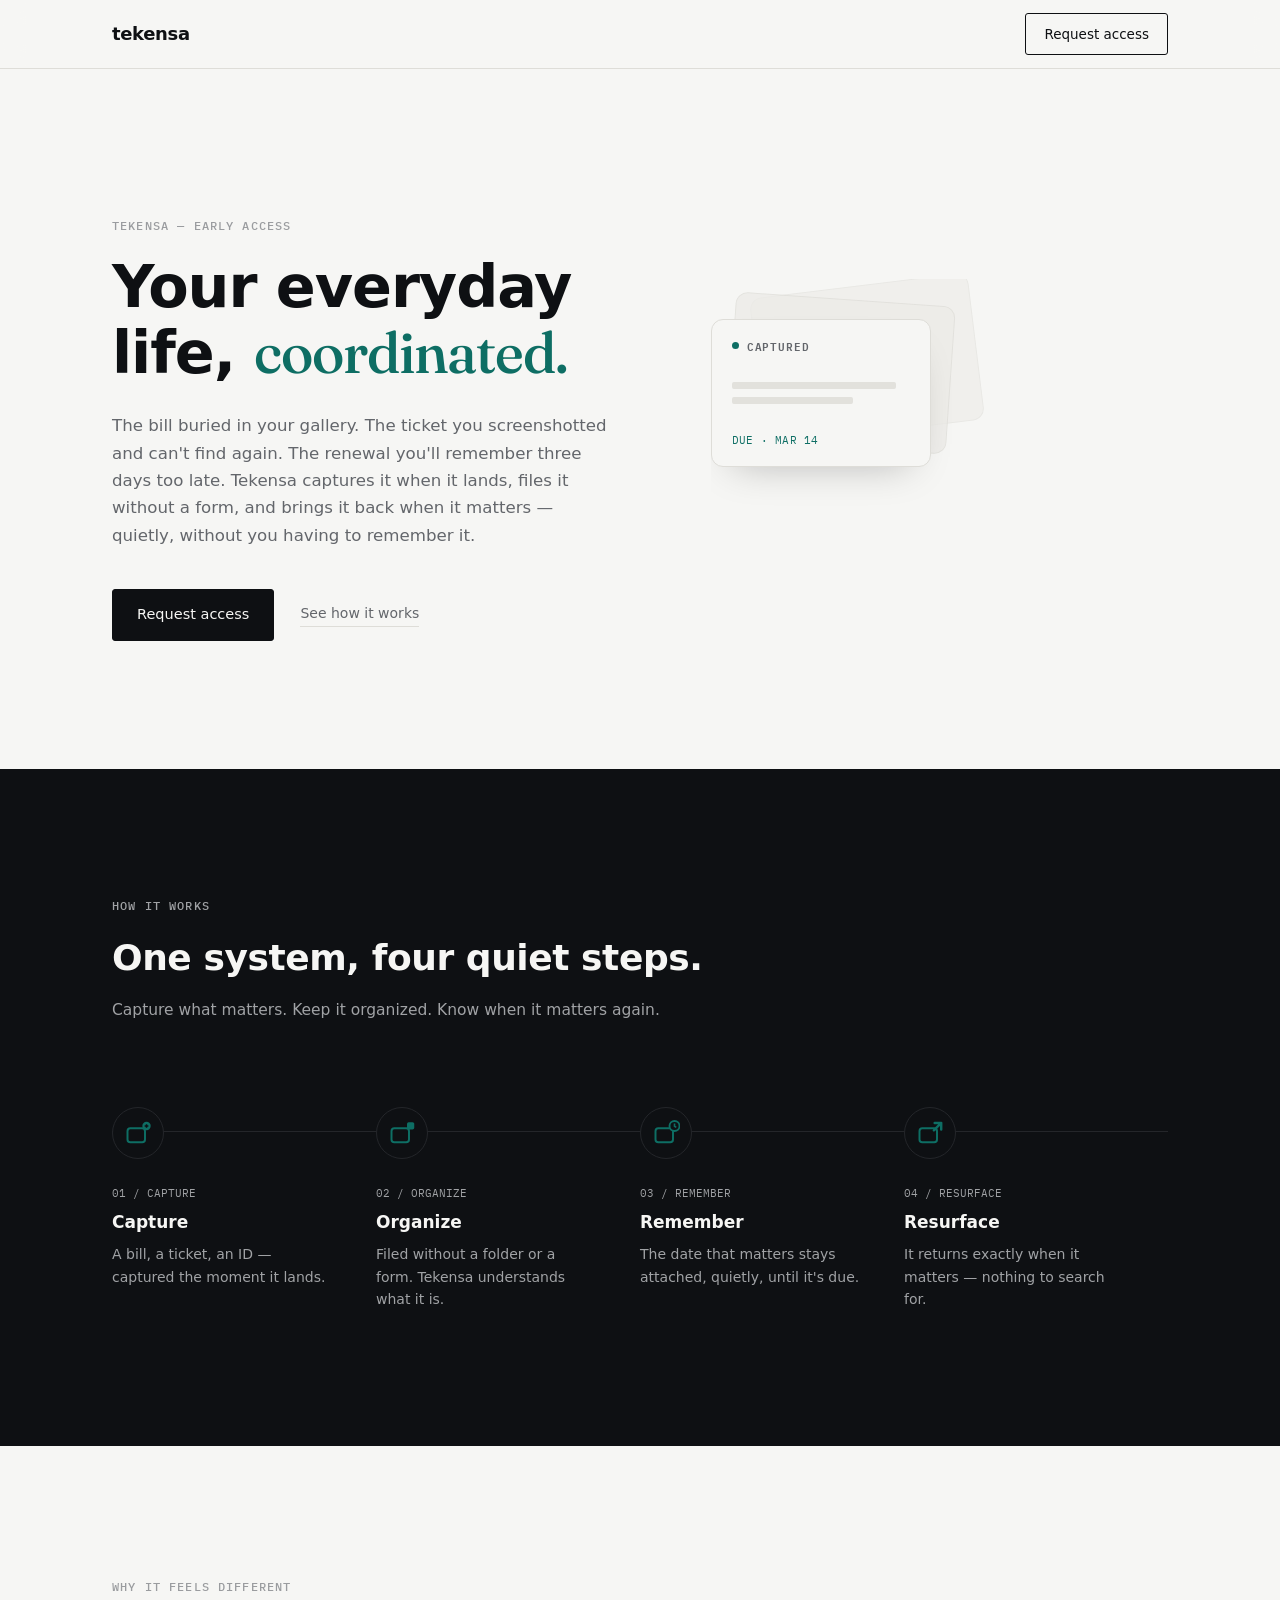
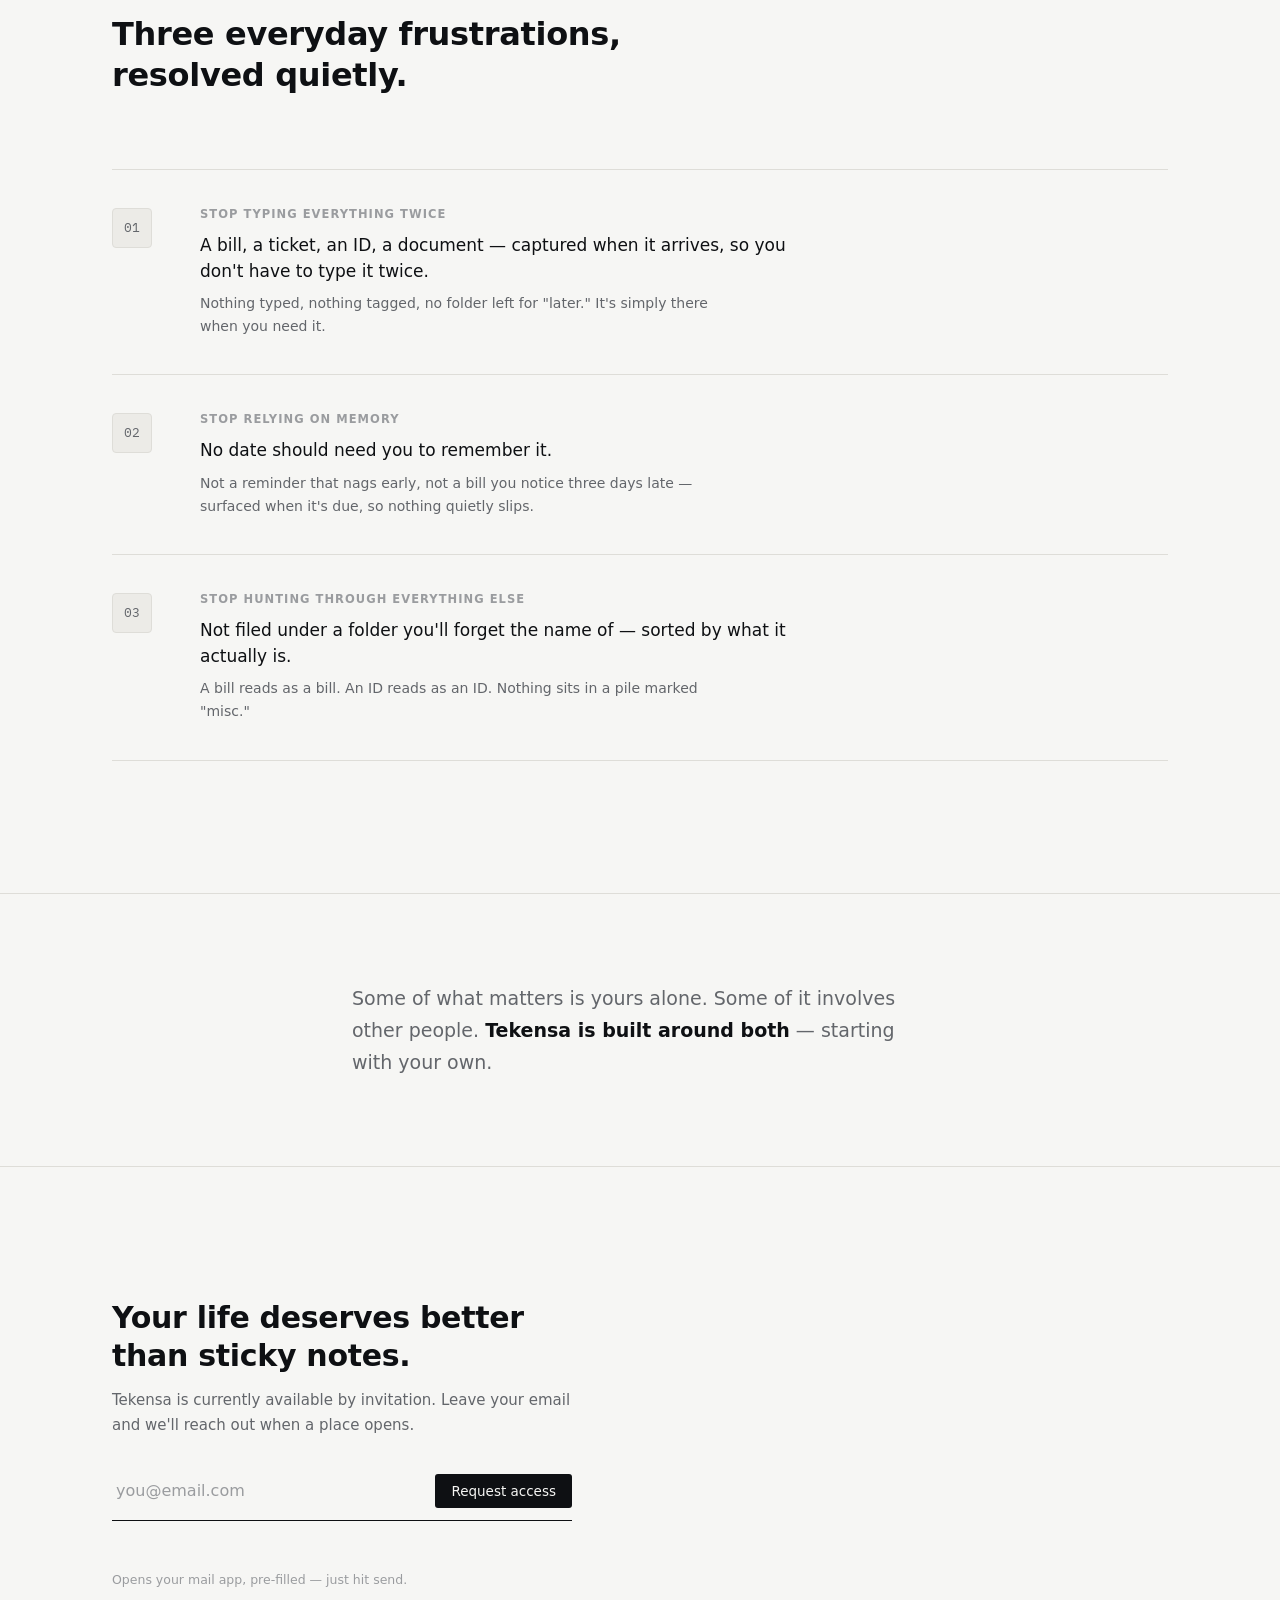
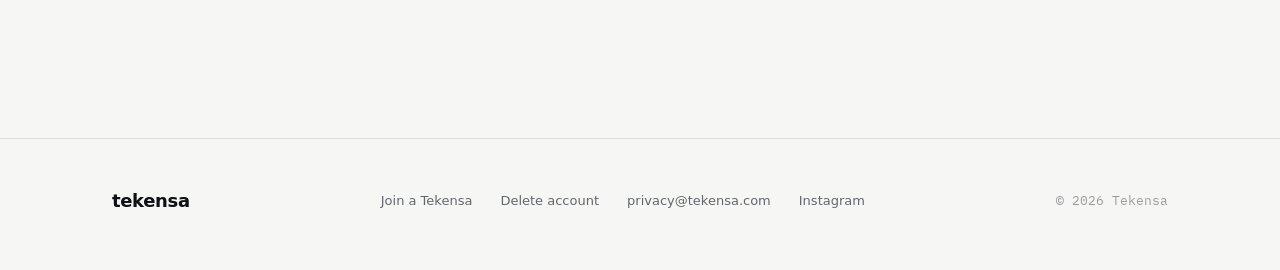
==== commit 4ae3a97f: "Wire website -> Instagram loop: add Instagram link to footer The @tekensa Instagram account's bio al" ====
--- a/index.html
+++ b/index.html
@@ -411,6 +411,7 @@
       <a class="flink" href="/join/">Join a Tekensa</a>
       <a class="flink" href="/delete-account/">Delete account</a>
       <a class="flink" href="mailto:privacy@tekensa.com">privacy@tekensa.com</a>
+      <a class="flink" href="https://instagram.com/tekensa" target="_blank" rel="noopener">Instagram</a>
     </div>
     <p class="fine">&copy; 2026 Tekensa</p>
   </div>
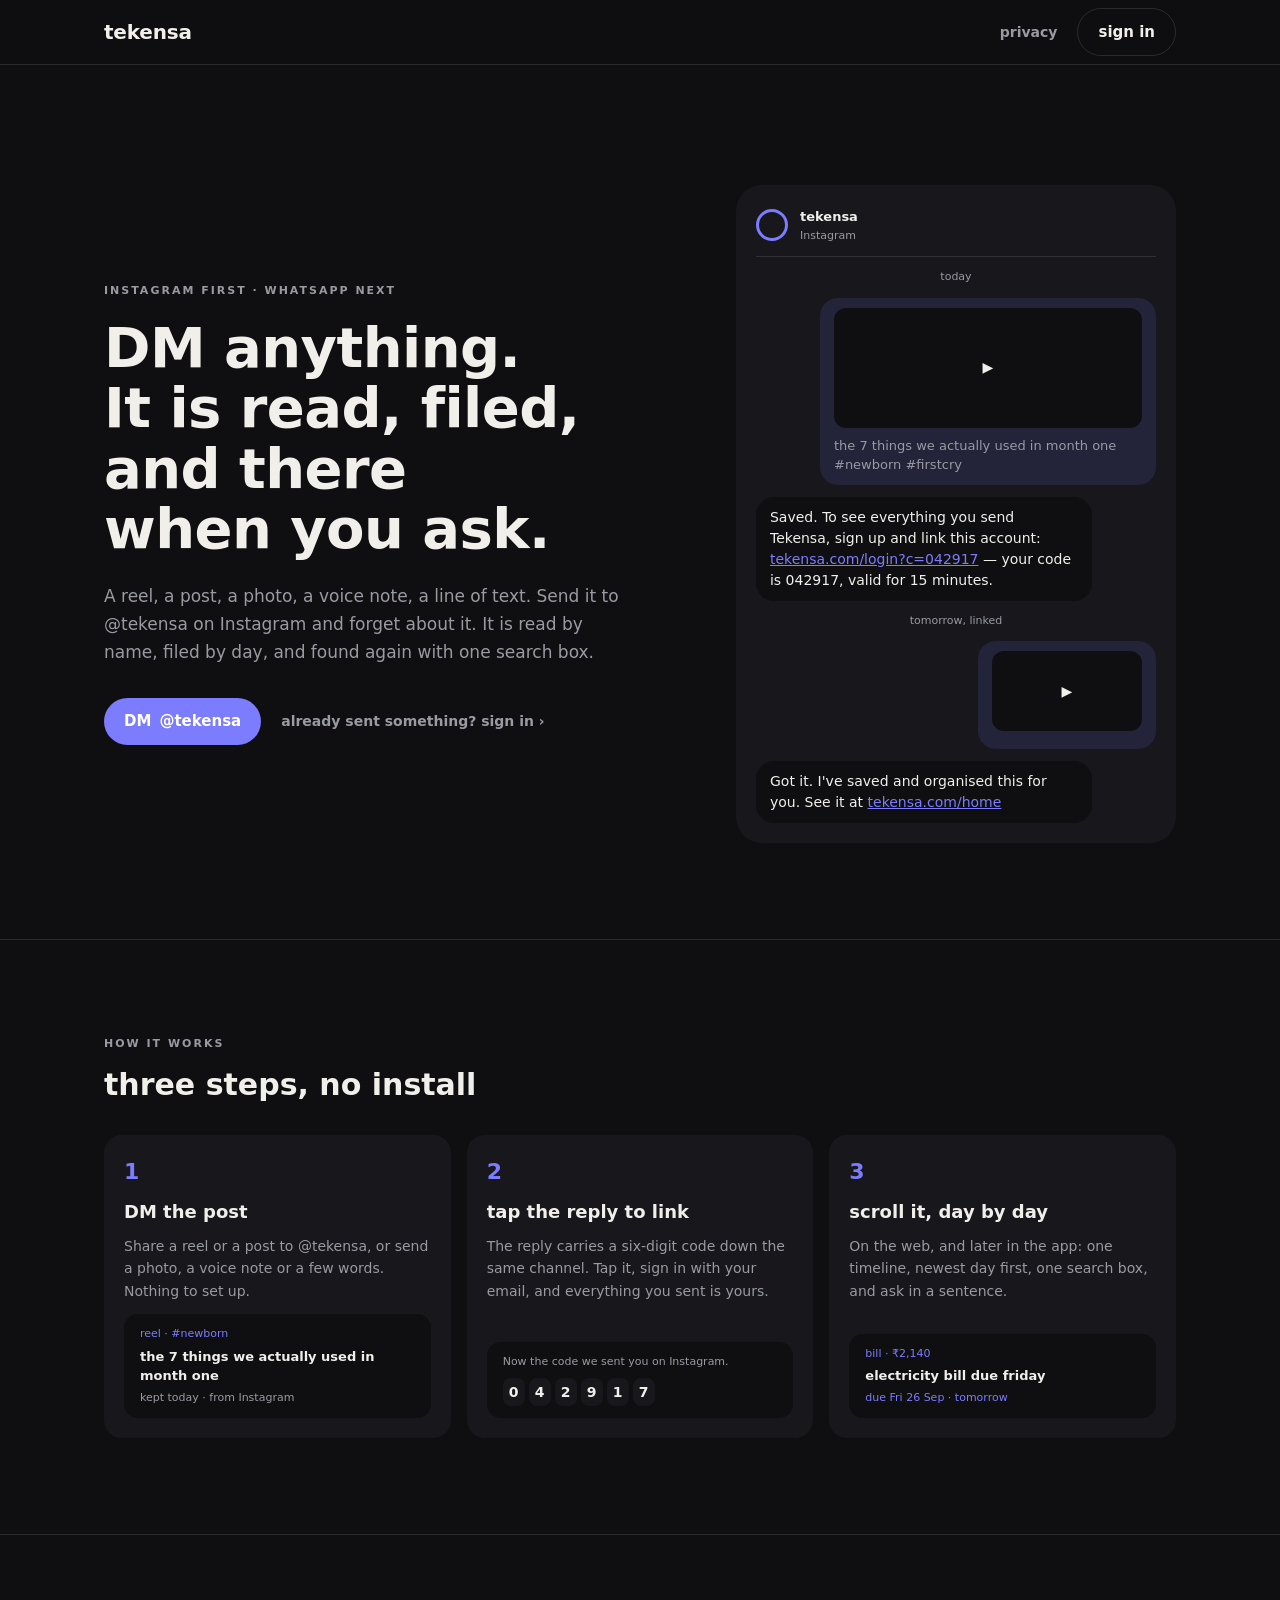
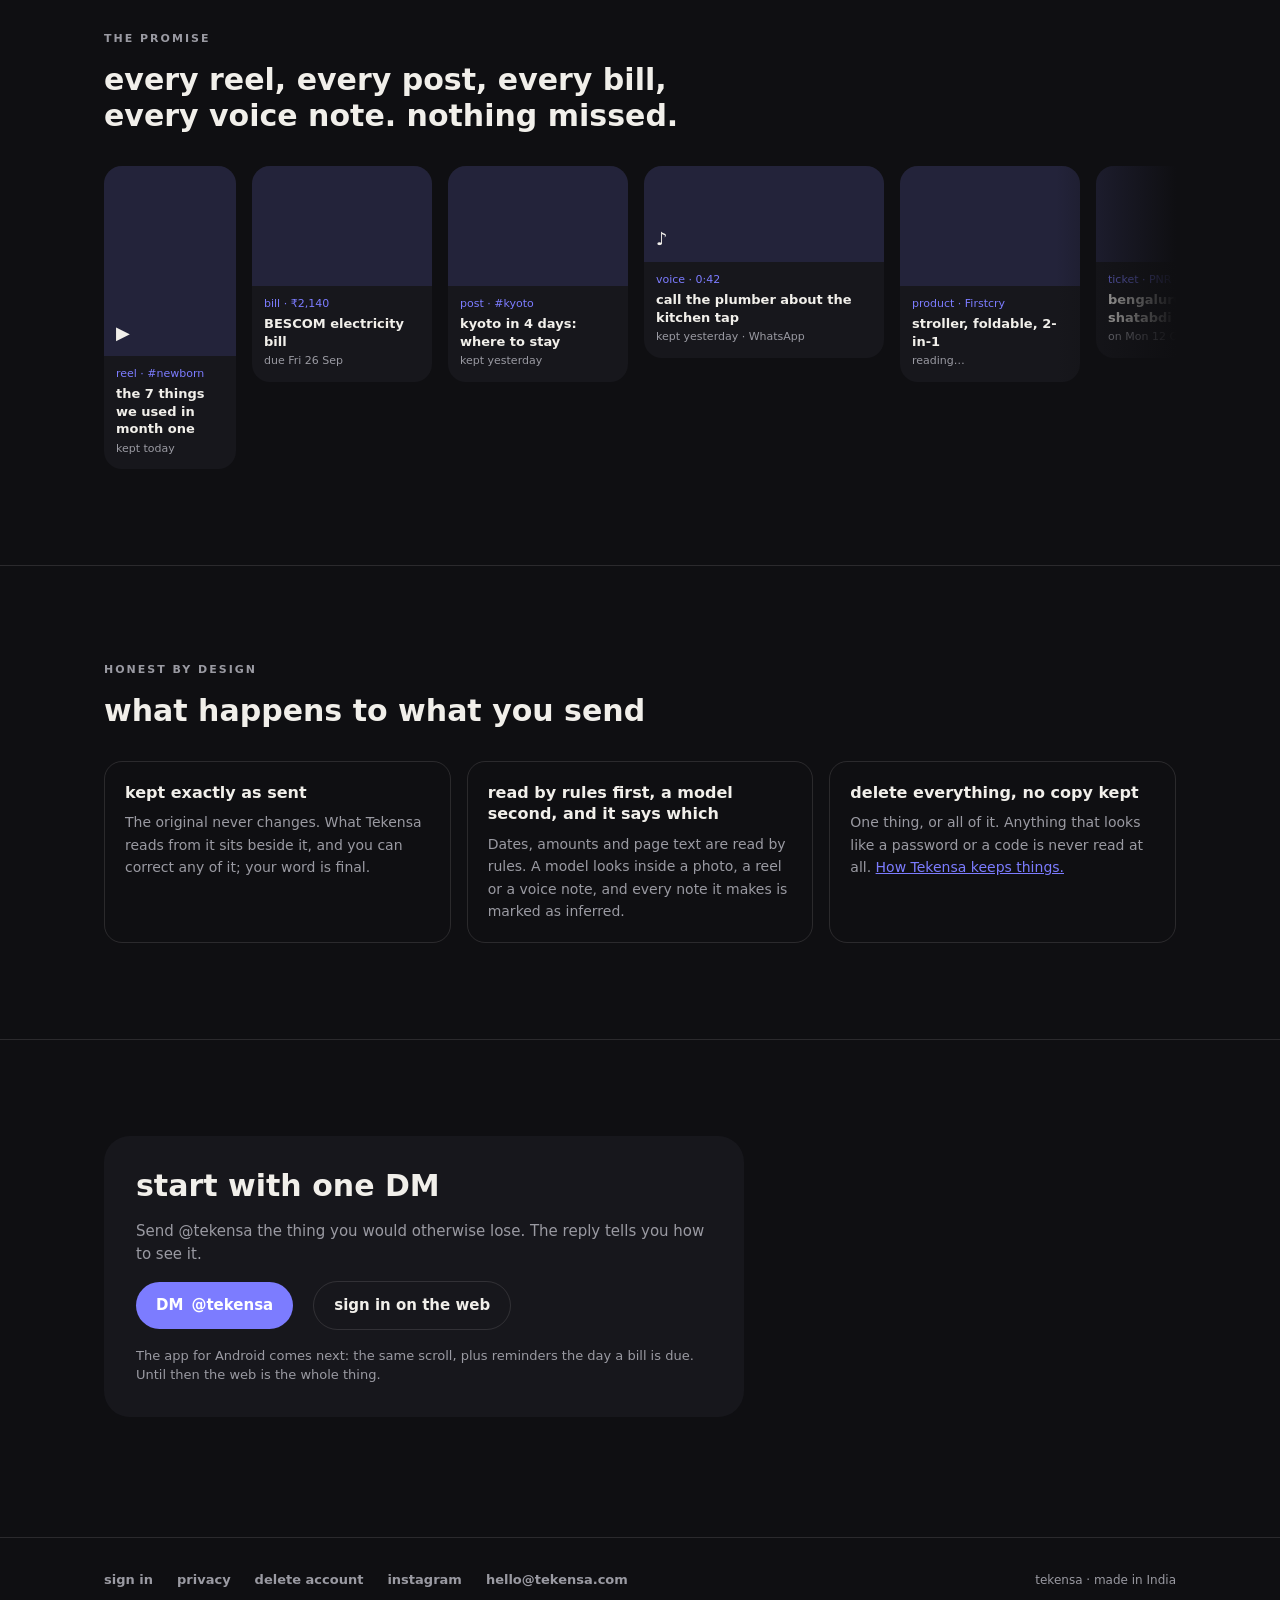
==== commit 356e6c78: "tekensa.com: DM-first landing, /login, /home, /privacy — the web on the app's design system Publishe" ====
--- a/index.html
+++ b/index.html
@@ -3,262 +3,135 @@
 <head>
 <meta charset="utf-8">
 <meta name="viewport" content="width=device-width, initial-scale=1">
-<title>Tekensa — your everyday life, coordinated</title>
-<meta name="description" content="Send anything — a bill, a ticket, an ID, a screenshot — and it's read, filed, and brought back the day it matters. Tekensa handles the information of a life, never its decisions.">
-<meta property="og:title" content="Tekensa — your everyday life, coordinated">
-<meta property="og:description" content="Send anything. It's read, filed, and brought back the day it matters.">
+<meta http-equiv="Content-Security-Policy" content="default-src 'self'; script-src 'none'; style-src 'self' 'unsafe-inline' https://fonts.googleapis.com; font-src https://fonts.gstatic.com; img-src 'self' data:; object-src 'none'; base-uri 'self'; form-action 'self'">
+<meta name="referrer" content="no-referrer">
+<title>tekensa — DM anything. It is read, filed, and there when you ask.</title>
+<meta name="description" content="DM a reel, a post, a photo, a voice note or a line of text to @tekensa. It is read, filed by day, and there when you ask.">
+<meta property="og:title" content="tekensa — DM anything. It is read, filed, and there when you ask.">
+<meta property="og:description" content="DM a reel, a post, a photo, a voice note or a line of text. It is read, filed by day, and there when you ask.">
 <meta property="og:type" content="website">
 <meta property="og:url" content="https://tekensa.com/">
 <meta property="og:image" content="https://tekensa.com/og-image.png">
 <meta property="og:image:width" content="1200">
 <meta property="og:image:height" content="630">
 <meta name="twitter:card" content="summary_large_image">
-<meta name="twitter:title" content="Tekensa — your everyday life, coordinated">
-<meta name="twitter:description" content="Send anything. It's read, filed, and brought back the day it matters.">
+<meta name="twitter:title" content="tekensa — DM anything. It is read, filed, and there when you ask.">
+<meta name="twitter:description" content="DM a reel, a post, a photo, a voice note or a line of text. It is read, filed by day, and there when you ask.">
 <meta name="twitter:image" content="https://tekensa.com/og-image.png">
 <link rel="canonical" href="https://tekensa.com/">
-<meta name="theme-color" content="#0E1013">
-<link rel="icon" href="data:image/svg+xml,%3Csvg xmlns='http://www.w3.org/2000/svg' viewBox='0 0 64 64'%3E%3Crect width='64' height='64' rx='6' fill='%230E1013'/%3E%3C/svg%3E">
+<meta name="theme-color" content="#0F0F12">
+<link rel="icon" href="/favicon.svg" type="image/svg+xml">
 <link rel="preconnect" href="https://fonts.googleapis.com">
 <link rel="preconnect" href="https://fonts.gstatic.com" crossorigin>
-<link href="https://fonts.googleapis.com/css2?family=Fraunces:opsz,wght@9..144,500&family=IBM+Plex+Mono:wght@400;500;600&display=swap" rel="stylesheet">
-<link rel="stylesheet" href="https://api.fontshare.com/v2/css?f[]=general-sans@400,500,600,700&display=swap">
+<link href="https://fonts.googleapis.com/css2?family=Unbounded:wght@700;900&family=Inter:wght@400;500;600;700&display=swap" rel="stylesheet">
 <style>
+  /* Tekensa's design system, 2026-09-25: dark ground, one accent, Unbounded for the voice, Inter for the rest.
+     Every colour is a token; labels lowercase, sentences capitalised. */
   :root {
-    --ink: #0E1013;
-    --paper: #F6F6F4;
-    --surface: #ECEBE7;
-    --surface-2: #E2E1DC;
-    --muted: #63666B;
-    --faint: #9A9C9F;
-    --line: #DEDDD8;
-    --accent: #0E6E64;
-    --inverse-ink: #F6F6F4;
-    --inverse-paper: #0E1013;
-    --inverse-muted: #A0A2A5;
-    --inverse-line: #24262A;
-    --btn-ink: #F6F6F4;
-    --font-sans: "General Sans", system-ui, sans-serif;
-    --font-mono: "IBM Plex Mono", ui-monospace, monospace;
-    --font-display: "Fraunces", Georgia, serif;
+    --ground: #0F0F12; --surface: #17171C; --hairline: rgba(241,239,234,0.12);
+    --ink: #F1EFEA; --ink-dim: #9A9AA2; --accent: #7C7CFF; --accent-dim: #23233A; --on-accent: #FFFFFF;
+    --voice: "Unbounded", system-ui, sans-serif; --chrome: "Inter", system-ui, -apple-system, "Segoe UI", sans-serif;
+    --space-hair: 4px; --space-tight: 8px; --space-snug: 12px; --space-base: 16px; --space-roomy: 20px; --space-wide: 24px; --space-section: 32px;
+    --radius-input: 14px; --radius-card: 18px; --radius-sheet: 26px; --radius-pill: 999px;
   }
-  @media (prefers-color-scheme: dark) {
-    :root:not([data-theme="light"]) {
-      --ink: #F2F3F1;
-      --paper: #0E1013;
-      --surface: #17191C;
-      --surface-2: #1D2023;
-      --muted: #A0A2A5;
-      --faint: #6B6D70;
-      --line: #24262A;
-      --accent: #4DD8C3;
-      --inverse-ink: #0E1013;
-      --inverse-paper: #F2F3F1;
-      --inverse-muted: #63666B;
-      --inverse-line: #D6D5D0;
-      --btn-ink: #0E1013;
-    }
+  * { box-sizing: border-box; -webkit-tap-highlight-color: transparent; }
+  html { color-scheme: dark; scroll-behavior: smooth; }
+  body { margin: 0; background: var(--ground); color: var(--ink); font-family: var(--chrome); font-size: 15px; line-height: 1.5; -webkit-font-smoothing: antialiased; }
+  a { color: var(--accent); }
+  .wrap { max-width: 1120px; margin: 0 auto; padding: 0 var(--space-wide); }
+  .voice { font-family: var(--voice); font-weight: 700; }
+  .wordmark { font-family: var(--voice); font-weight: 900; font-size: 20px; color: var(--ink); text-decoration: none; letter-spacing: -0.01em; }
+  .eyebrow { font-size: 11px; font-weight: 700; letter-spacing: 2px; text-transform: uppercase; color: var(--ink-dim); margin: 0; }
+  .pill { display: inline-flex; align-items: center; gap: var(--space-tight); border-radius: var(--radius-pill); padding: 12px 20px; font-size: 15px; font-weight: 600; text-decoration: none; white-space: nowrap; min-height: 44px; }
+  .pill.accent { background: var(--accent); color: var(--on-accent); }
+  .pill.accent:hover { background: #8F8FFF; }
+  .pill.quiet { border: 1px solid var(--hairline); color: var(--ink); }
+  .pill.quiet:hover { border-color: var(--ink-dim); }
+  .link-quiet { color: var(--ink-dim); text-decoration: none; font-weight: 600; font-size: 14px; }
+  .link-quiet:hover { color: var(--ink); }
+
+  nav.top { position: sticky; top: 0; z-index: 20; background: rgba(15,15,18,0.88); backdrop-filter: blur(12px); border-bottom: 1px solid var(--hairline); }
+  nav.top .wrap { display: flex; align-items: center; justify-content: space-between; height: 64px; }
+  nav.top .right { display: flex; align-items: center; gap: var(--space-roomy); }
+
+  header.hero { padding: 120px 0 96px; }
+  header.hero .wrap { display: grid; grid-template-columns: 1.05fr 0.95fr; gap: 56px; align-items: center; }
+  h1.headline { font-family: var(--voice); font-weight: 700; font-size: clamp(34px, 4.4vw, 56px); line-height: 1.08; letter-spacing: -0.01em; margin: 18px 0 22px; text-wrap: balance; }
+  p.sub { color: var(--ink-dim); font-size: 17px; line-height: 1.65; max-width: 520px; margin: 0 0 var(--space-section); }
+  .hero-cta { display: flex; gap: var(--space-roomy); align-items: center; flex-wrap: wrap; }
+  .hero-cta .handle { font-family: var(--voice); font-weight: 700; }
+
+  /* the DM, drawn from the real reply */
+  .thread { background: var(--surface); border-radius: var(--radius-sheet); padding: var(--space-roomy); display: flex; flex-direction: column; gap: var(--space-snug); max-width: 440px; margin-left: auto; }
+  .thread .who { display: flex; align-items: center; gap: var(--space-snug); padding-bottom: var(--space-snug); border-bottom: 1px solid var(--hairline); }
+  .thread .who .av { width: 32px; height: 32px; border-radius: var(--radius-pill); border: 3px solid var(--accent); }
+  .thread .who b { font-family: var(--voice); font-weight: 700; font-size: 13px; }
+  .thread .who small { color: var(--ink-dim); font-size: 11px; display: block; }
+  .bub { max-width: 84%; border-radius: var(--radius-card); padding: 10px 14px; font-size: 14px; line-height: 1.5; }
+  .bub.me { align-self: flex-end; background: var(--accent-dim); }
+  .bub.me .reel { height: 120px; min-width: 150px; border-radius: 12px; background: var(--ground); display: grid; place-items: center; margin-bottom: 8px; color: var(--ink); }
+  .bub.me .cap { color: var(--ink-dim); font-size: 13px; }
+  .bub.them { align-self: flex-start; background: var(--ground); }
+  .bub.them a { color: var(--accent); }
+  .thread .day { align-self: center; font-size: 11px; color: var(--ink-dim); }
+
+  section.how { padding: 96px 0; border-top: 1px solid var(--hairline); }
+  h2.section-title { font-family: var(--voice); font-weight: 700; font-size: clamp(24px, 3vw, 30px); line-height: 1.2; margin: 14px 0 var(--space-section); text-wrap: balance; }
+  .steps { display: grid; grid-template-columns: repeat(3, 1fr); gap: var(--space-base); }
+  .step { background: var(--surface); border-radius: var(--radius-card); padding: var(--space-roomy); display: flex; flex-direction: column; gap: var(--space-snug); min-height: 300px; }
+  .step .n { font-family: var(--voice); font-weight: 700; font-size: 22px; color: var(--accent); }
+  .step h3 { font-family: var(--voice); font-weight: 700; font-size: 18px; margin: 0; line-height: 1.3; }
+  .step p { margin: 0; color: var(--ink-dim); font-size: 14px; line-height: 1.6; }
+  .step .screen { margin-top: auto; background: var(--ground); border-radius: var(--radius-input); padding: var(--space-snug) var(--space-base); display: flex; flex-direction: column; gap: 4px; font-size: 12px; }
+  .step .screen .k { color: var(--accent); font-weight: 500; font-size: 11px; }
+  .step .screen .t { font-family: var(--voice); font-weight: 700; font-size: 13px; }
+  .step .screen .s { color: var(--ink-dim); font-size: 11px; }
+  .step .screen .d { color: var(--accent); font-size: 11px; font-weight: 500; }
+  .step .screen .code { display: flex; gap: 4px; margin-top: 4px; }
+  .step .screen .code i { font-style: normal; font-family: var(--voice); font-weight: 700; font-size: 14px; width: 22px; height: 28px; border-radius: 8px; background: var(--surface); display: grid; place-items: center; }
+
+  section.promise { padding: 96px 0; border-top: 1px solid var(--hairline); }
+  .rail { display: flex; gap: var(--space-base); overflow: hidden; margin-top: var(--space-wide); align-items: flex-start; }
+  .card { flex-shrink: 0; background: var(--surface); border-radius: var(--radius-card); overflow: hidden; display: flex; flex-direction: column; }
+  .card .art { background: var(--accent-dim); position: relative; }
+  .card .art span { position: absolute; left: 12px; bottom: 10px; font-size: 18px; }
+  .card .body { padding: 10px 12px 12px; display: flex; flex-direction: column; gap: 3px; }
+  .card .k { color: var(--accent); font-size: 11px; font-weight: 500; }
+  .card .t { font-family: var(--voice); font-weight: 700; font-size: 13px; line-height: 1.35; }
+  .card .s { color: var(--ink-dim); font-size: 11px; }
+  .card.v { width: 132px; } .card.v .art { height: 190px; }
+  .card.s { width: 180px; } .card.s .art { height: 120px; }
+  .card.w { width: 240px; } .card.w .art { height: 96px; }
+  .fade { position: relative; }
+  .fade::after { content: ""; position: absolute; top: 0; right: 0; bottom: 0; width: 120px; background: linear-gradient(90deg, rgba(15,15,18,0), var(--ground)); pointer-events: none; }
+
+  section.honest { padding: 96px 0; border-top: 1px solid var(--hairline); }
+  .rows { display: grid; grid-template-columns: repeat(3, 1fr); gap: var(--space-base); }
+  .row { border: 1px solid var(--hairline); border-radius: var(--radius-card); padding: var(--space-roomy); display: flex; flex-direction: column; gap: var(--space-tight); }
+  .row h3 { font-family: var(--voice); font-weight: 700; font-size: 16px; margin: 0; line-height: 1.35; }
+  .row p { margin: 0; color: var(--ink-dim); font-size: 14px; line-height: 1.6; }
+
+  section.cta { padding: 96px 0 120px; border-top: 1px solid var(--hairline); }
+  section.cta .box { background: var(--surface); border-radius: var(--radius-sheet); padding: var(--space-section); display: flex; flex-direction: column; gap: var(--space-base); max-width: 640px; }
+  section.cta p { margin: 0; color: var(--ink-dim); }
+  section.cta .fine { font-size: 13px; }
+
+  footer { border-top: 1px solid var(--hairline); padding: var(--space-section) 0 56px; }
+  footer .wrap { display: flex; justify-content: space-between; align-items: center; gap: var(--space-wide); flex-wrap: wrap; }
+  footer .links { display: flex; gap: var(--space-wide); flex-wrap: wrap; }
+  footer a.flink { color: var(--ink-dim); text-decoration: none; font-size: 13px; font-weight: 600; }
+  footer a.flink:hover { color: var(--ink); }
+  footer .fine { color: var(--ink-dim); font-size: 12px; }
+
+  @media (max-width: 860px) {
+    header.hero { padding: 72px 0 64px; }
+    header.hero .wrap { grid-template-columns: 1fr; gap: 40px; }
+    .thread { margin-left: 0; max-width: none; }
+    .steps, .rows { grid-template-columns: 1fr; }
+    .step { min-height: 0; }
+    nav.top .right .link-quiet { display: none; }
   }
-  :root[data-theme="dark"] {
-    --ink: #F2F3F1; --paper: #0E1013; --surface: #17191C; --surface-2: #1D2023;
-    --muted: #A0A2A5; --faint: #6B6D70; --line: #24262A;
-    --accent: #4DD8C3;
-    --inverse-ink: #0E1013; --inverse-paper: #F2F3F1;
-    --inverse-muted: #63666B; --inverse-line: #D6D5D0; --btn-ink: #0E1013;
-  }
-
-  * { box-sizing: border-box; -webkit-tap-highlight-color: transparent; }
-  html { scroll-behavior: smooth; }
-  body {
-    margin: 0;
-    background: var(--paper);
-    color: var(--ink);
-    font-family: var(--font-sans);
-    line-height: 1.5;
-    -webkit-font-smoothing: antialiased;
-    text-rendering: optimizeLegibility;
-  }
-  .accent-serif { font-family: var(--font-display); font-weight: 500; color: var(--accent); }
-  .mono { font-family: var(--font-mono); font-variant-numeric: tabular-nums; }
-  .wrap { max-width: 1120px; margin: 0 auto; padding: 0 32px; }
-  a { color: inherit; }
-
-  .kicker {
-    font-family: var(--font-mono);
-    font-size: 11.5px; font-weight: 500; letter-spacing: 0.1em; text-transform: uppercase;
-    color: var(--faint); margin: 0;
-  }
-
-  .wordmark {
-    font-weight: 600;
-    font-size: 18px;
-    line-height: 1;
-    letter-spacing: -0.02em;
-    text-decoration: none;
-    color: var(--ink);
-  }
-
-  nav.top {
-    position: sticky; top: 0; z-index: 20;
-    background: color-mix(in srgb, var(--paper) 88%, transparent);
-    backdrop-filter: blur(12px);
-    border-bottom: 1px solid var(--line);
-  }
-  nav.top .wrap { display: flex; align-items: center; justify-content: space-between; height: 68px; }
-
-  .btn {
-    display: inline-flex; align-items: center; gap: 8px;
-    background: transparent; color: var(--ink);
-    font-weight: 500; font-size: 13.5px;
-    text-decoration: none; padding: 10px 18px; border-radius: 3px;
-    white-space: nowrap; border: 1px solid var(--ink);
-  }
-  .btn.solid { background: var(--ink); color: var(--btn-ink); border-color: var(--ink); }
-  .btn.lg { padding: 14px 24px; font-size: 14.5px; }
-  .link-quiet {
-    text-decoration: none; font-weight: 500; font-size: 14px; color: var(--muted);
-    border-bottom: 1px solid var(--line); padding-bottom: 2px;
-  }
-  .link-quiet:hover { color: var(--ink); border-color: var(--ink); }
-
-  /* hero */
-  header.hero { padding: 148px 0 128px; }
-  header.hero .wrap { display: grid; grid-template-columns: 1.1fr 0.9fr; gap: 40px; align-items: center; max-width: 1120px; }
-  h1.headline {
-    font-weight: 600;
-    font-size: clamp(36px, 4.6vw, 60px);
-    line-height: 1.12;
-    letter-spacing: -0.018em;
-    margin: 20px 0 26px;
-  }
-  h1.headline .accent-serif { font-size: 0.98em; }
-  p.sub {
-    color: var(--muted); font-size: clamp(16px, 1.3vw, 17.5px);
-    max-width: 500px; margin: 0 0 40px; line-height: 1.65; font-weight: 400;
-  }
-  .hero-cta { display: flex; gap: 26px; align-items: center; flex-wrap: wrap; }
-
-  /* capture stack illustration */
-  .capture-stack { position: relative; height: 300px; overflow: hidden; }
-  .cap-card {
-    position: absolute; width: 220px; height: 148px; border-radius: 12px;
-    border: 1px solid var(--line); background: var(--surface);
-  }
-  .cap-1 { top: 6px; left: 46px; transform: rotate(-7deg); opacity: 0.55; }
-  .cap-2 { top: 20px; left: 20px; transform: rotate(4deg); opacity: 0.75; }
-  .cap-3 {
-    top: 40px; left: 0; background: var(--paper); box-shadow: 0 18px 40px -22px rgba(0,0,0,0.28);
-    padding: 18px 20px; display: flex; flex-direction: column; justify-content: space-between;
-  }
-  .cap-row { display: flex; align-items: center; gap: 8px; }
-  .cap-dot { width: 7px; height: 7px; border-radius: 50%; background: var(--accent); flex: none; }
-  .cap-label { font-size: 10.5px; font-weight: 600; letter-spacing: 0.08em; color: var(--muted); }
-  .cap-lines { display: flex; flex-direction: column; gap: 8px; }
-  .cap-line { height: 7px; border-radius: 2px; background: var(--surface-2); }
-  .cap-line.w1 { width: 92%; } .cap-line.w2 { width: 68%; }
-  .cap-date { font-size: 11px; color: var(--accent); letter-spacing: 0.02em; }
-
-  /* system sequence */
-  section.system { background: var(--inverse-paper); color: var(--inverse-ink); padding: 128px 0 136px; }
-  section.system .kicker { color: var(--inverse-muted); margin-bottom: 22px; }
-  h2.system-title {
-    font-weight: 600;
-    font-size: clamp(26px, 3vw, 36px); line-height: 1.2; letter-spacing: -0.012em; margin: 0 0 18px;
-  }
-  p.system-sub { color: var(--inverse-muted); font-size: 15.5px; max-width: 560px; margin: 0 0 84px; line-height: 1.65; }
-  .seq { display: grid; grid-template-columns: repeat(4, 1fr); gap: 0; position: relative; }
-  .seq::before {
-    content: ""; position: absolute; top: 24px; left: 0; right: 0; height: 1px; background: var(--inverse-line);
-  }
-  .seq-node { position: relative; padding-right: 24px; }
-  .seq-dot {
-    width: 52px; height: 52px; border-radius: 50%; background: var(--inverse-paper); border: 1px solid var(--inverse-line);
-    display: flex; align-items: center; justify-content: center; margin-bottom: 26px; position: relative; z-index: 1;
-    color: var(--accent);
-  }
-  .seq-num { font-size: 11px; color: var(--inverse-muted); margin: 0 0 8px; }
-  .seq-label { font-size: 17px; font-weight: 600; margin: 0 0 8px; }
-  .seq-desc { font-size: 14px; color: var(--inverse-muted); line-height: 1.6; margin: 0; max-width: 220px; }
-
-  /* pillars */
-  section.pillars { padding: 132px 0; }
-  .pillars-head { max-width: 640px; margin: 0 0 72px; }
-  h2.section-title {
-    font-weight: 600; font-size: clamp(24px, 2.8vw, 32px); line-height: 1.3;
-    letter-spacing: -0.01em; margin: 18px 0 0;
-  }
-  .rows { border-top: 1px solid var(--line); }
-  .row { display: grid; grid-template-columns: 56px 1fr; gap: 32px; padding: 36px 0; border-bottom: 1px solid var(--line); align-items: start; }
-  .row .chip {
-    width: 40px; height: 40px; border-radius: 4px; border: 1px solid var(--line); background: var(--surface);
-    display: flex; align-items: center; justify-content: center;
-    font-size: 13px; color: var(--muted); margin-top: 2px;
-  }
-  .row .label {
-    font-size: 11.5px; font-weight: 600; letter-spacing: 0.09em; text-transform: uppercase;
-    color: var(--faint); margin: 0 0 10px;
-  }
-  .row p.lead { font-size: 17px; font-weight: 500; color: var(--ink); margin: 0 0 8px; line-height: 1.5; max-width: 600px; }
-  .row p.small { font-size: 14px; color: var(--muted); margin: 0; line-height: 1.65; max-width: 540px; }
-
-  /* ethos */
-  section.ethos { padding: 88px 0; border-top: 1px solid var(--line); }
-  .ethos .wrap { max-width: 640px; }
-  p.ethos-line { font-size: 19px; line-height: 1.7; color: var(--muted); margin: 0; font-weight: 400; }
-  p.ethos-line strong { color: var(--ink); font-weight: 600; }
-
-  /* waitlist */
-  section.waitlist { padding: 132px 0 148px; border-top: 1px solid var(--line); }
-  .waitlist-box { max-width: 460px; }
-  .waitlist-box h2 {
-    font-weight: 600;
-    font-size: clamp(24px, 2.8vw, 30px); margin: 0 0 14px;
-    letter-spacing: -0.01em; line-height: 1.25;
-  }
-  .waitlist-box p.lead { color: var(--muted); font-size: 15px; margin: 0 0 36px; line-height: 1.65; }
-  form.notify { display: flex; gap: 12px; border-bottom: 1px solid var(--ink); padding-bottom: 12px; }
-  form.notify input[type="email"] {
-    flex: 1 1 auto; min-width: 0; font-family: inherit; font-size: 16px;
-    padding: 6px 4px; border: none; background: transparent; color: var(--ink);
-  }
-  form.notify input[type="email"]::placeholder { color: var(--faint); }
-  form.notify input[type="email"]:focus { outline: none; }
-  form.notify button {
-    font-family: var(--font-sans); font-weight: 500; font-size: 13.5px; cursor: pointer;
-    background: var(--ink); color: var(--btn-ink); border: none; border-radius: 3px;
-    padding: 9px 16px; white-space: nowrap;
-  }
-  p.note { font-size: 12.5px; color: var(--faint); margin: 18px 0 0; }
-  p.status { font-size: 13.5px; margin: 14px 0 0; min-height: 18px; }
-
-  footer { border-top: 1px solid var(--line); padding: 40px 0 48px; }
-  footer .wrap { display: flex; align-items: center; justify-content: space-between; flex-wrap: wrap; gap: 16px; }
-  footer .links { display: flex; gap: 28px; flex-wrap: wrap; }
-  footer a.flink { color: var(--muted); text-decoration: none; font-size: 13px; }
-  footer a.flink:hover { color: var(--ink); }
-  footer .fine { color: var(--faint); font-size: 12.5px; font-family: var(--font-mono); }
-
-  @media (max-width: 860px) {
-    header.hero .wrap { grid-template-columns: 1fr; }
-    .capture-stack { width: 100%; height: 190px; max-width: 300px; margin: 0 auto; }
-    .cap-card { width: 170px; height: 116px; }
-    .cap-1 { top: 4px; left: 36px; }
-    .cap-2 { top: 14px; left: 16px; }
-    .cap-3 { top: 26px; left: 0; padding: 14px 16px; }
-    .seq { grid-template-columns: 1fr 1fr; row-gap: 48px; }
-    .seq::before { display: none; }
-  }
-  @media (max-width: 700px) {
-    .row { grid-template-columns: 1fr; gap: 14px; }
-  }
-  @media (max-width: 560px) {
-    header.hero { padding: 120px 0 88px; }
-    section.system { padding: 96px 0 108px; }
-    section.pillars { padding: 92px 0; }
-    section.ethos { padding: 64px 0; }
-    section.waitlist { padding: 96px 0 116px; }
-    .seq { grid-template-columns: 1fr; row-gap: 40px; }
-  }
+  @media (prefers-reduced-motion: reduce) { html { scroll-behavior: auto; } }
 </style>
 </head>
 <body>
@@ -266,169 +139,117 @@
 <nav class="top">
   <div class="wrap">
     <a class="wordmark" href="#top">tekensa</a>
-    <a class="btn" href="#waitlist">Request access</a>
+    <div class="right">
+      <a class="link-quiet" href="/privacy/">privacy</a>
+      <a class="pill quiet" href="/login/">sign in</a>
+    </div>
   </div>
 </nav>
 
 <header class="hero" id="top">
   <div class="wrap">
     <div>
-      <p class="kicker">TEKENSA — EARLY ACCESS</p>
-      <h1 class="headline">Your everyday life, <span class="accent-serif">coordinated.</span></h1>
-      <p class="sub">The bill buried in your gallery. The ticket you screenshotted and can't find
-        again. The renewal you'll remember three days too late. Tekensa captures it when it lands,
-        files it without a form, and brings it back when it matters — quietly, without you having
-        to remember it.</p>
+      <p class="eyebrow">instagram first · whatsapp next</p>
+      <h1 class="headline">DM anything. It is read, filed, and there when you ask.</h1>
+      <p class="sub">A reel, a post, a photo, a voice note, a line of text. Send it to @tekensa on Instagram and forget about it. It is read by name, filed by day, and found again with one search box.</p>
       <div class="hero-cta">
-        <a class="btn lg solid" href="#waitlist">Request access</a>
-        <a class="link-quiet" href="#how">See how it works</a>
-      </div>
-    </div>
-    <div class="capture-stack" aria-hidden="true">
-      <div class="cap-card cap-1"></div>
-      <div class="cap-card cap-2"></div>
-      <div class="cap-card cap-3">
-        <div class="cap-row"><span class="cap-dot"></span><span class="cap-label mono">CAPTURED</span></div>
-        <div class="cap-lines">
-          <div class="cap-line w1"></div>
-          <div class="cap-line w2"></div>
-        </div>
-        <div class="cap-date mono">DUE · MAR 14</div>
-      </div>
+        <a class="pill accent" href="https://instagram.com/tekensa" target="_blank" rel="noopener">DM <span class="handle">@tekensa</span></a>
+        <a class="link-quiet" href="/login/">already sent something? sign in ›</a>
+      </div>
+    </div>
+    <div class="thread" aria-label="what the DM looks like">
+      <div class="who"><div class="av"></div><div><b>tekensa</b><small>Instagram</small></div></div>
+      <div class="day">today</div>
+      <div class="bub me"><div class="reel">▶</div><div class="cap">the 7 things we actually used in month one #newborn #firstcry</div></div>
+      <div class="bub them">Saved. To see everything you send Tekensa, sign up and link this account: <a href="/login/">tekensa.com/login?c=042917</a> — your code is 042917, valid for 15 minutes.</div>
+      <div class="day">tomorrow, linked</div>
+      <div class="bub me"><div class="reel" style="height:80px">▶</div></div>
+      <div class="bub them">Got it. I've saved and organised this for you. See it at <a href="/home/">tekensa.com/home</a></div>
     </div>
   </div>
 </header>
 
-<section class="system" id="how">
-  <div class="wrap">
-    <p class="kicker">How it works</p>
-    <h2 class="system-title">One system, four quiet steps.</h2>
-    <p class="system-sub">Capture what matters. Keep it organized. Know when it matters again.</p>
-    <div class="seq">
-      <div class="seq-node">
-        <div class="seq-dot" aria-hidden="true">
-          <svg width="28" height="28" viewBox="0 0 24 24" fill="none" stroke="currentColor" stroke-width="1.7"><rect x="3" y="8" width="15" height="12" rx="2.4"/><circle cx="19.3" cy="6" r="3.6" fill="currentColor" stroke="none"/><path d="M19.3 4.4v3.2M17.7 6h3.2" stroke="var(--inverse-paper)" stroke-width="1.3"/></svg>
-        </div>
-        <p class="seq-num mono">01 / CAPTURE</p>
-        <p class="seq-label">Capture</p>
-        <p class="seq-desc">A bill, a ticket, an ID — captured the moment it lands.</p>
-      </div>
-      <div class="seq-node">
-        <div class="seq-dot" aria-hidden="true">
-          <svg width="28" height="28" viewBox="0 0 24 24" fill="none" stroke="currentColor" stroke-width="1.7"><rect x="3" y="8" width="15" height="12" rx="2.4"/><rect x="16.3" y="2.7" width="6.2" height="6.2" rx="1.4" fill="currentColor" stroke="none"/></svg>
-        </div>
-        <p class="seq-num mono">02 / ORGANIZE</p>
-        <p class="seq-label">Organize</p>
-        <p class="seq-desc">Filed without a folder or a form. Tekensa understands what it is.</p>
-      </div>
-      <div class="seq-node">
-        <div class="seq-dot" aria-hidden="true">
-          <svg width="28" height="28" viewBox="0 0 24 24" fill="none" stroke="currentColor" stroke-width="1.7"><rect x="3" y="8" width="15" height="12" rx="2.4"/><circle cx="19.3" cy="6" r="4.3" fill="var(--inverse-paper)" stroke-width="1.6"/><path d="M19.3 3.9 v2.3 l1.5 1" stroke-width="1.4"/></svg>
-        </div>
-        <p class="seq-num mono">03 / REMEMBER</p>
-        <p class="seq-label">Remember</p>
-        <p class="seq-desc">The date that matters stays attached, quietly, until it's due.</p>
-      </div>
-      <div class="seq-node">
-        <div class="seq-dot" aria-hidden="true">
-          <svg width="28" height="28" viewBox="0 0 24 24" fill="none" stroke="currentColor" stroke-width="1.7"><rect x="3" y="8" width="15" height="12" rx="2.4"/><path d="M15.3 9.7 L21.6 3.4 M16 3.4 H21.6 V9" stroke-width="2.1" stroke-linecap="round" stroke-linejoin="round"/></svg>
-        </div>
-        <p class="seq-num mono">04 / RESURFACE</p>
-        <p class="seq-label">Resurface</p>
-        <p class="seq-desc">It returns exactly when it matters — nothing to search for.</p>
-      </div>
-    </div>
-  </div>
-</section>
-
-<section class="pillars">
-  <div class="wrap">
-    <div class="pillars-head">
-      <p class="kicker">Why it feels different</p>
-      <h2 class="section-title">Three everyday frustrations, resolved quietly.</h2>
-    </div>
+<section class="how" id="how">
+  <div class="wrap">
+    <p class="eyebrow">how it works</p>
+    <h2 class="section-title">three steps, no install</h2>
+    <div class="steps">
+      <div class="step">
+        <div class="n">1</div>
+        <h3>DM the post</h3>
+        <p>Share a reel or a post to @tekensa, or send a photo, a voice note or a few words. Nothing to set up.</p>
+        <div class="screen"><span class="k">reel · #newborn</span><span class="t">the 7 things we actually used in month one</span><span class="s">kept today · from Instagram</span></div>
+      </div>
+      <div class="step">
+        <div class="n">2</div>
+        <h3>tap the reply to link</h3>
+        <p>The reply carries a six-digit code down the same channel. Tap it, sign in with your email, and everything you sent is yours.</p>
+        <div class="screen"><span class="s">Now the code we sent you on Instagram.</span><div class="code"><i>0</i><i>4</i><i>2</i><i>9</i><i>1</i><i>7</i></div></div>
+      </div>
+      <div class="step">
+        <div class="n">3</div>
+        <h3>scroll it, day by day</h3>
+        <p>On the web, and later in the app: one timeline, newest day first, one search box, and ask in a sentence.</p>
+        <div class="screen"><span class="k">bill · ₹2,140</span><span class="t">electricity bill due friday</span><span class="d">due Fri 26 Sep · tomorrow</span></div>
+      </div>
+    </div>
+  </div>
+</section>
+
+<section class="promise">
+  <div class="wrap">
+    <p class="eyebrow">the promise</p>
+    <h2 class="section-title">every reel, every post, every bill, every voice note. nothing missed.</h2>
+    <div class="rail fade" aria-hidden="true">
+      <div class="card v"><div class="art"><span>▶</span></div><div class="body"><span class="k">reel · #newborn</span><span class="t">the 7 things we used in month one</span><span class="s">kept today</span></div></div>
+      <div class="card s"><div class="art"></div><div class="body"><span class="k">bill · ₹2,140</span><span class="t">BESCOM electricity bill</span><span class="s">due Fri 26 Sep</span></div></div>
+      <div class="card s"><div class="art"></div><div class="body"><span class="k">post · #kyoto</span><span class="t">kyoto in 4 days: where to stay</span><span class="s">kept yesterday</span></div></div>
+      <div class="card w"><div class="art"><span>♪</span></div><div class="body"><span class="k">voice · 0:42</span><span class="t">call the plumber about the kitchen tap</span><span class="s">kept yesterday · WhatsApp</span></div></div>
+      <div class="card s"><div class="art"></div><div class="body"><span class="k">product · Firstcry</span><span class="t">stroller, foldable, 2-in-1</span><span class="s">reading…</span></div></div>
+      <div class="card w"><div class="art"></div><div class="body"><span class="k">ticket · PNR 4X8…</span><span class="t">bengaluru to chennai, shatabdi</span><span class="s">on Mon 12 Oct 19:00</span></div></div>
+      <div class="card v"><div class="art"><span>▶</span></div><div class="body"><span class="k">reel · #dal</span><span class="t">5 minute dal tadka</span><span class="s">kept Mon</span></div></div>
+    </div>
+  </div>
+</section>
+
+<section class="honest">
+  <div class="wrap">
+    <p class="eyebrow">honest by design</p>
+    <h2 class="section-title">what happens to what you send</h2>
     <div class="rows">
-      <div class="row">
-        <div class="chip mono">01</div>
-        <div>
-          <p class="label">Stop typing everything twice</p>
-          <p class="lead">A bill, a ticket, an ID, a document — captured when it arrives, so you
-            don't have to type it twice.</p>
-          <p class="small">Nothing typed, nothing tagged, no folder left for "later." It's simply
-            there when you need it.</p>
-        </div>
-      </div>
-      <div class="row">
-        <div class="chip mono">02</div>
-        <div>
-          <p class="label">Stop relying on memory</p>
-          <p class="lead">No date should need you to remember it.</p>
-          <p class="small">Not a reminder that nags early, not a bill you notice three days late —
-            surfaced when it's due, so nothing quietly slips.</p>
-        </div>
-      </div>
-      <div class="row">
-        <div class="chip mono">03</div>
-        <div>
-          <p class="label">Stop hunting through everything else</p>
-          <p class="lead">Not filed under a folder you'll forget the name of — sorted by what it
-            actually is.</p>
-          <p class="small">A bill reads as a bill. An ID reads as an ID. Nothing sits in a pile
-            marked "misc."</p>
-        </div>
-      </div>
-    </div>
-  </div>
-</section>
-
-<section class="ethos">
-  <div class="wrap">
-    <p class="ethos-line">Some of what matters is yours alone. Some of it involves other people.
-      <strong>Tekensa is built around both</strong> — starting with your own.</p>
-  </div>
-</section>
-
-<section class="waitlist" id="waitlist">
-  <div class="wrap">
-    <div class="waitlist-box">
-      <h2>Your life deserves better than sticky notes.</h2>
-      <p class="lead">Tekensa is currently available by invitation. Leave your email and we'll
-        reach out when a place opens.</p>
-      <form class="notify" id="notifyForm">
-        <input type="email" id="notifyEmail" placeholder="you@email.com" required autocomplete="email">
-        <button type="submit">Request access</button>
-      </form>
-      <p class="status" id="notifyStatus" role="status"></p>
-      <p class="note">Opens your mail app, pre-filled — just hit send.</p>
+      <div class="row"><h3>kept exactly as sent</h3><p>The original never changes. What Tekensa reads from it sits beside it, and you can correct any of it; your word is final.</p></div>
+      <div class="row"><h3>read by rules first, a model second, and it says which</h3><p>Dates, amounts and page text are read by rules. A model looks inside a photo, a reel or a voice note, and every note it makes is marked as inferred.</p></div>
+      <div class="row"><h3>delete everything, no copy kept</h3><p>One thing, or all of it. Anything that looks like a password or a code is never read at all. <a href="/privacy/">How Tekensa keeps things.</a></p></div>
+    </div>
+  </div>
+</section>
+
+<section class="cta">
+  <div class="wrap">
+    <div class="box">
+      <h2 class="section-title" style="margin: 0;">start with one DM</h2>
+      <p>Send @tekensa the thing you would otherwise lose. The reply tells you how to see it.</p>
+      <div class="hero-cta">
+        <a class="pill accent" href="https://instagram.com/tekensa" target="_blank" rel="noopener">DM <span class="handle">@tekensa</span></a>
+        <a class="pill quiet" href="/login/">sign in on the web</a>
+      </div>
+      <p class="fine">The app for Android comes next: the same scroll, plus reminders the day a bill is due. Until then the web is the whole thing.</p>
     </div>
   </div>
 </section>
 
 <footer>
   <div class="wrap">
-    <a class="wordmark" href="#top">tekensa</a>
     <div class="links">
-      <a class="flink" href="/join/">Join a Tekensa</a>
-      <a class="flink" href="/delete-account/">Delete account</a>
-      <a class="flink" href="mailto:privacy@tekensa.com">privacy@tekensa.com</a>
-      <a class="flink" href="https://instagram.com/tekensa" target="_blank" rel="noopener">Instagram</a>
-    </div>
-    <p class="fine">&copy; 2026 Tekensa</p>
+      <a class="flink" href="/login/">sign in</a>
+      <a class="flink" href="/privacy/">privacy</a>
+      <a class="flink" href="/delete-account/">delete account</a>
+      <a class="flink" href="https://instagram.com/tekensa" target="_blank" rel="noopener">instagram</a>
+      <a class="flink" href="mailto:hello@tekensa.com">hello@tekensa.com</a>
+    </div>
+    <span class="fine">tekensa · made in India</span>
   </div>
 </footer>
-
-<script>
-  document.getElementById('notifyForm').addEventListener('submit', function (e) {
-    e.preventDefault();
-    var email = document.getElementById('notifyEmail').value.trim();
-    var status = document.getElementById('notifyStatus');
-    if (!email) return;
-    var body = 'Request access for: ' + email;
-    window.location.href = 'mailto:hello@tekensa.com?subject=' +
-      encodeURIComponent('Request access') + '&body=' + encodeURIComponent(body);
-    status.textContent = 'Opening your mail app — just hit send.';
-  });
-</script>
 
 </body>
 </html>
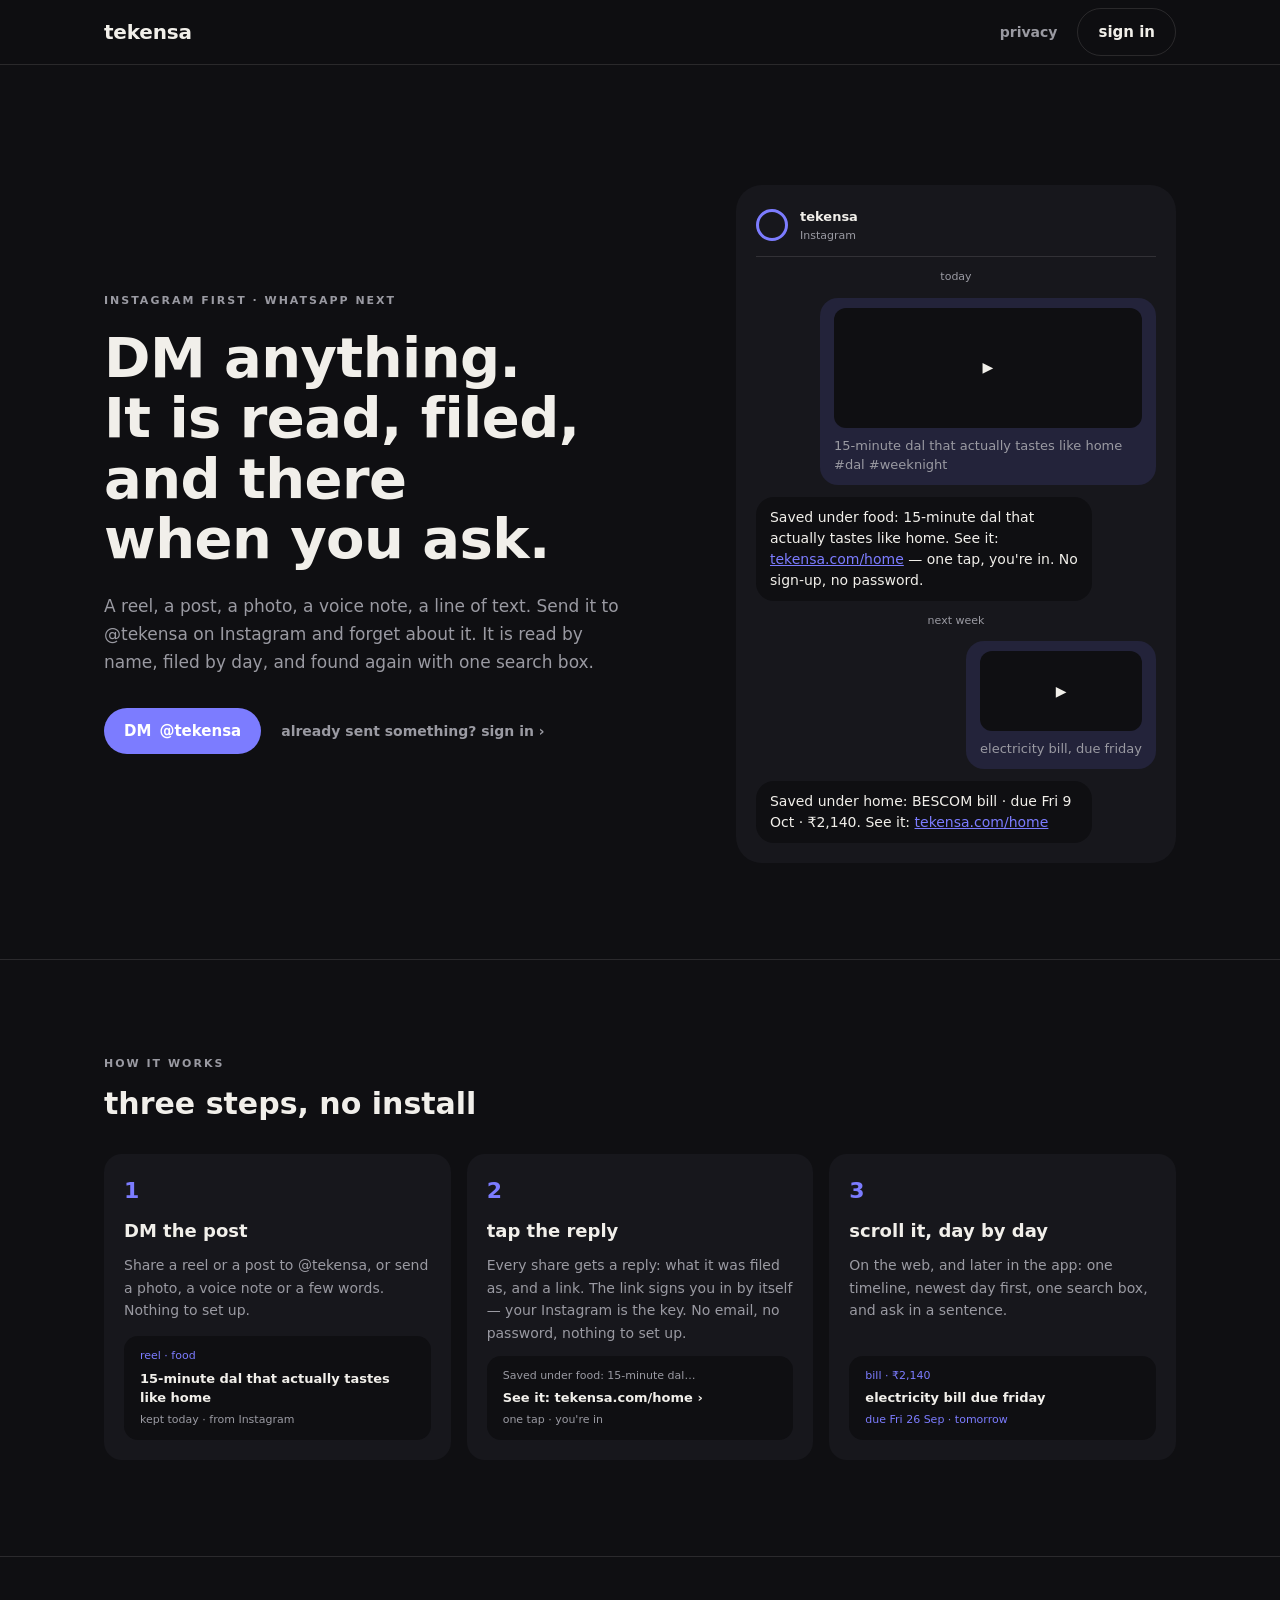
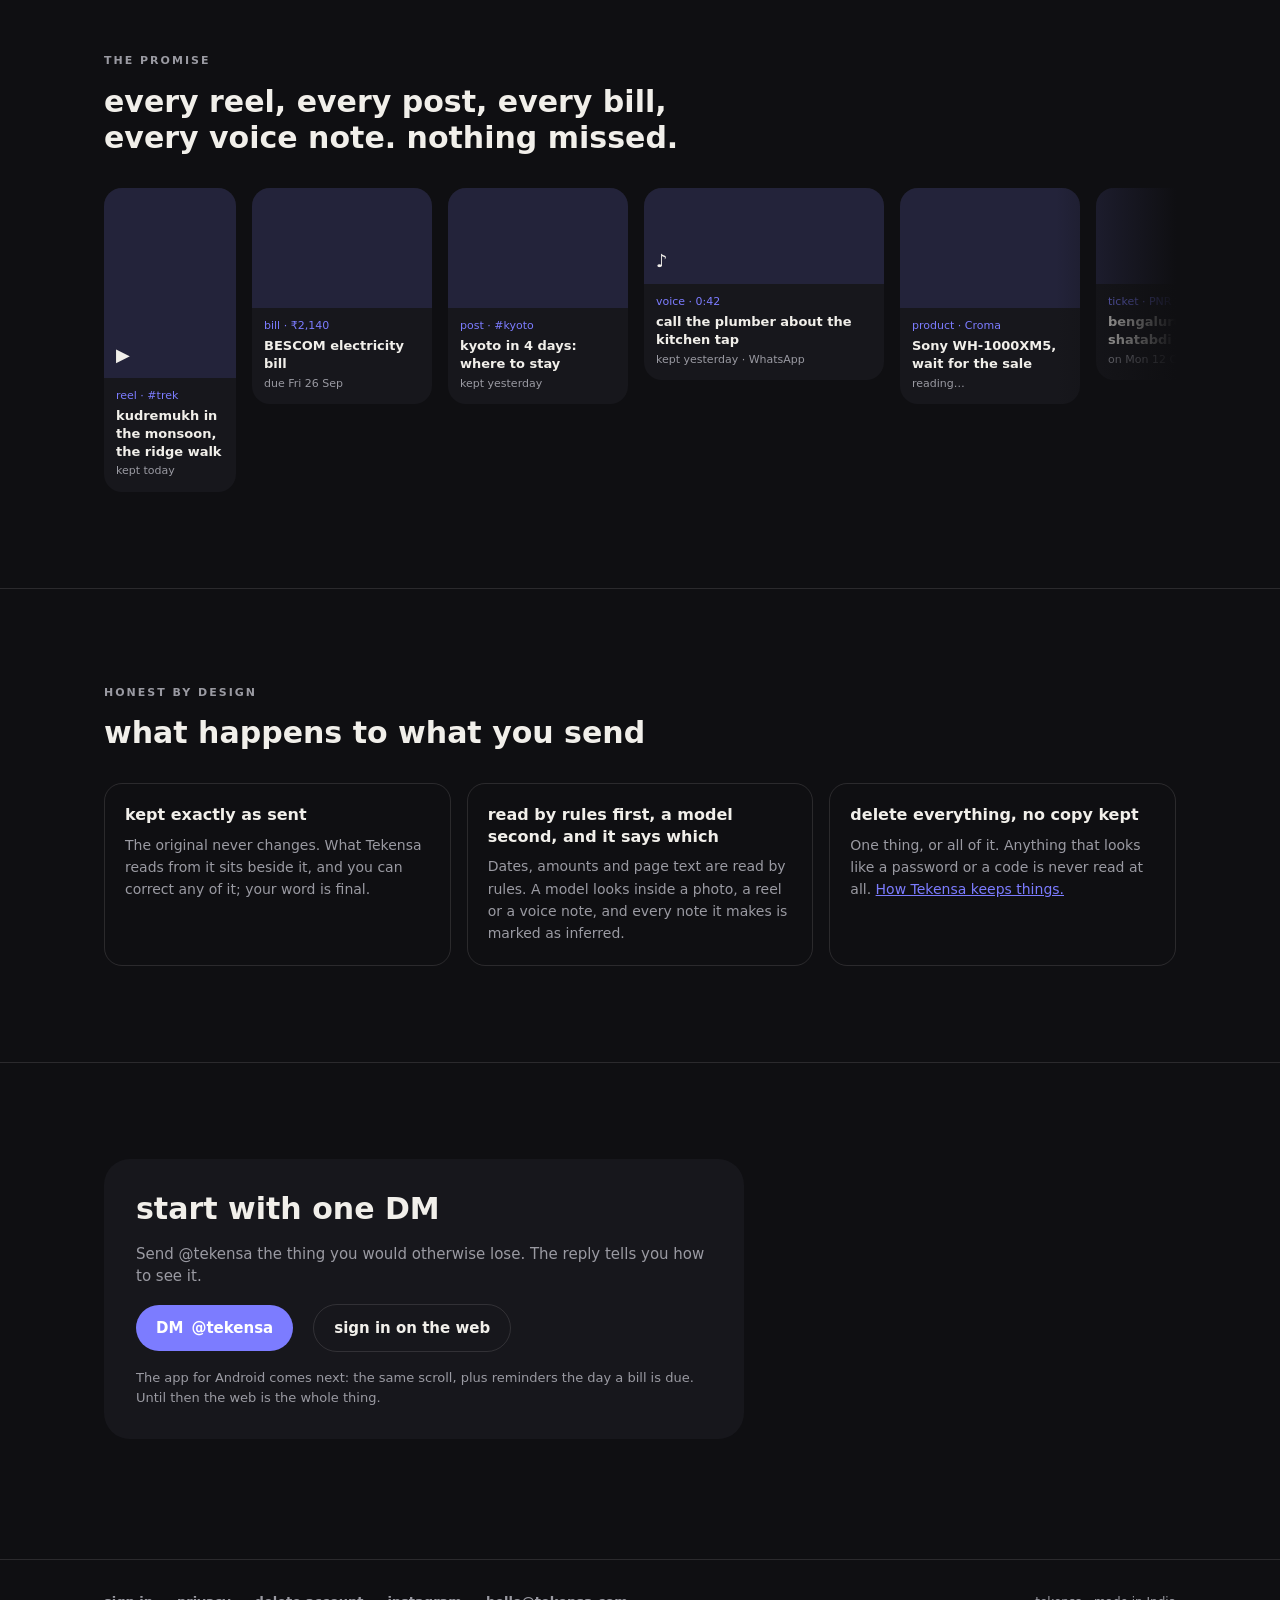
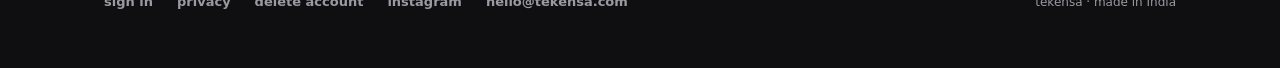
==== commit 65dcb8ee: "home + landing: real-account fixes" ====
--- a/index.html
+++ b/index.html
@@ -160,11 +160,11 @@
     <div class="thread" aria-label="what the DM looks like">
       <div class="who"><div class="av"></div><div><b>tekensa</b><small>Instagram</small></div></div>
       <div class="day">today</div>
-      <div class="bub me"><div class="reel">▶</div><div class="cap">the 7 things we actually used in month one #newborn #firstcry</div></div>
-      <div class="bub them">Saved. To see everything you send Tekensa, sign up and link this account: <a href="/login/">tekensa.com/login?c=042917</a> — your code is 042917, valid for 15 minutes.</div>
-      <div class="day">tomorrow, linked</div>
-      <div class="bub me"><div class="reel" style="height:80px">▶</div></div>
-      <div class="bub them">Got it. I've saved and organised this for you. See it at <a href="/home/">tekensa.com/home</a></div>
+      <div class="bub me"><div class="reel">▶</div><div class="cap">15-minute dal that actually tastes like home #dal #weeknight</div></div>
+      <div class="bub them">Saved under food: 15-minute dal that actually tastes like home. See it: <a href="/home/">tekensa.com/home</a> — one tap, you're in. No sign-up, no password.</div>
+      <div class="day">next week</div>
+      <div class="bub me"><div class="reel" style="height:80px">▶</div><div class="cap">electricity bill, due friday</div></div>
+      <div class="bub them">Saved under home: BESCOM bill · due Fri 9 Oct · ₹2,140. See it: <a href="/home/">tekensa.com/home</a></div>
     </div>
   </div>
 </header>
@@ -178,13 +178,13 @@
         <div class="n">1</div>
         <h3>DM the post</h3>
         <p>Share a reel or a post to @tekensa, or send a photo, a voice note or a few words. Nothing to set up.</p>
-        <div class="screen"><span class="k">reel · #newborn</span><span class="t">the 7 things we actually used in month one</span><span class="s">kept today · from Instagram</span></div>
+        <div class="screen"><span class="k">reel · food</span><span class="t">15-minute dal that actually tastes like home</span><span class="s">kept today · from Instagram</span></div>
       </div>
       <div class="step">
         <div class="n">2</div>
-        <h3>tap the reply to link</h3>
-        <p>The reply carries a six-digit code down the same channel. Tap it, sign in with your email, and everything you sent is yours.</p>
-        <div class="screen"><span class="s">Now the code we sent you on Instagram.</span><div class="code"><i>0</i><i>4</i><i>2</i><i>9</i><i>1</i><i>7</i></div></div>
+        <h3>tap the reply</h3>
+        <p>Every share gets a reply: what it was filed as, and a link. The link signs you in by itself — your Instagram is the key. No email, no password, nothing to set up.</p>
+        <div class="screen"><span class="s">Saved under food: 15-minute dal…</span><span class="t">See it: tekensa.com/home ›</span><span class="s">one tap · you're in</span></div>
       </div>
       <div class="step">
         <div class="n">3</div>
@@ -201,13 +201,13 @@
     <p class="eyebrow">the promise</p>
     <h2 class="section-title">every reel, every post, every bill, every voice note. nothing missed.</h2>
     <div class="rail fade" aria-hidden="true">
-      <div class="card v"><div class="art"><span>▶</span></div><div class="body"><span class="k">reel · #newborn</span><span class="t">the 7 things we used in month one</span><span class="s">kept today</span></div></div>
+      <div class="card v"><div class="art"><span>▶</span></div><div class="body"><span class="k">reel · #trek</span><span class="t">kudremukh in the monsoon, the ridge walk</span><span class="s">kept today</span></div></div>
       <div class="card s"><div class="art"></div><div class="body"><span class="k">bill · ₹2,140</span><span class="t">BESCOM electricity bill</span><span class="s">due Fri 26 Sep</span></div></div>
       <div class="card s"><div class="art"></div><div class="body"><span class="k">post · #kyoto</span><span class="t">kyoto in 4 days: where to stay</span><span class="s">kept yesterday</span></div></div>
       <div class="card w"><div class="art"><span>♪</span></div><div class="body"><span class="k">voice · 0:42</span><span class="t">call the plumber about the kitchen tap</span><span class="s">kept yesterday · WhatsApp</span></div></div>
-      <div class="card s"><div class="art"></div><div class="body"><span class="k">product · Firstcry</span><span class="t">stroller, foldable, 2-in-1</span><span class="s">reading…</span></div></div>
+      <div class="card s"><div class="art"></div><div class="body"><span class="k">product · Croma</span><span class="t">Sony WH-1000XM5, wait for the sale</span><span class="s">reading…</span></div></div>
       <div class="card w"><div class="art"></div><div class="body"><span class="k">ticket · PNR 4X8…</span><span class="t">bengaluru to chennai, shatabdi</span><span class="s">on Mon 12 Oct 19:00</span></div></div>
-      <div class="card v"><div class="art"><span>▶</span></div><div class="body"><span class="k">reel · #dal</span><span class="t">5 minute dal tadka</span><span class="s">kept Mon</span></div></div>
+      <div class="card v"><div class="art"><span>▶</span></div><div class="body"><span class="k">reel · #hampi</span><span class="t">hampi by cycle, two days</span><span class="s">kept Mon</span></div></div>
     </div>
   </div>
 </section>
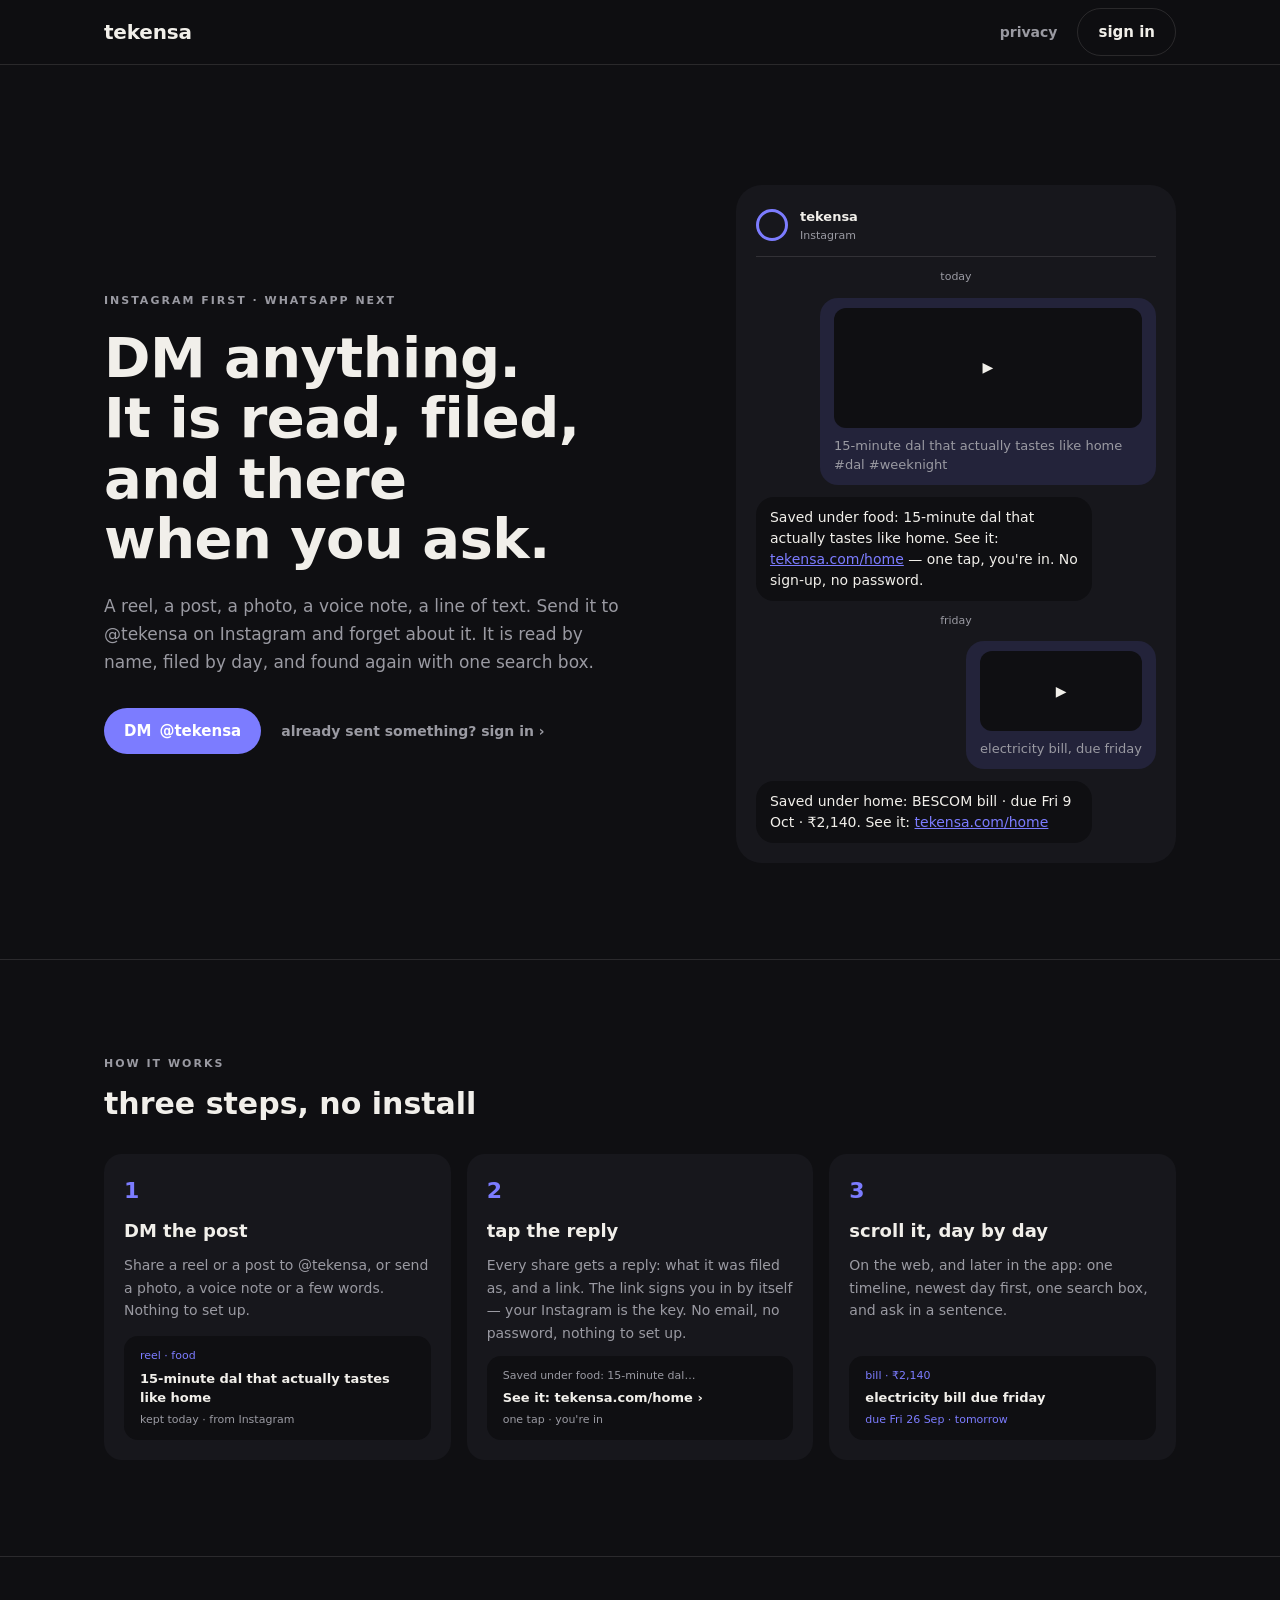
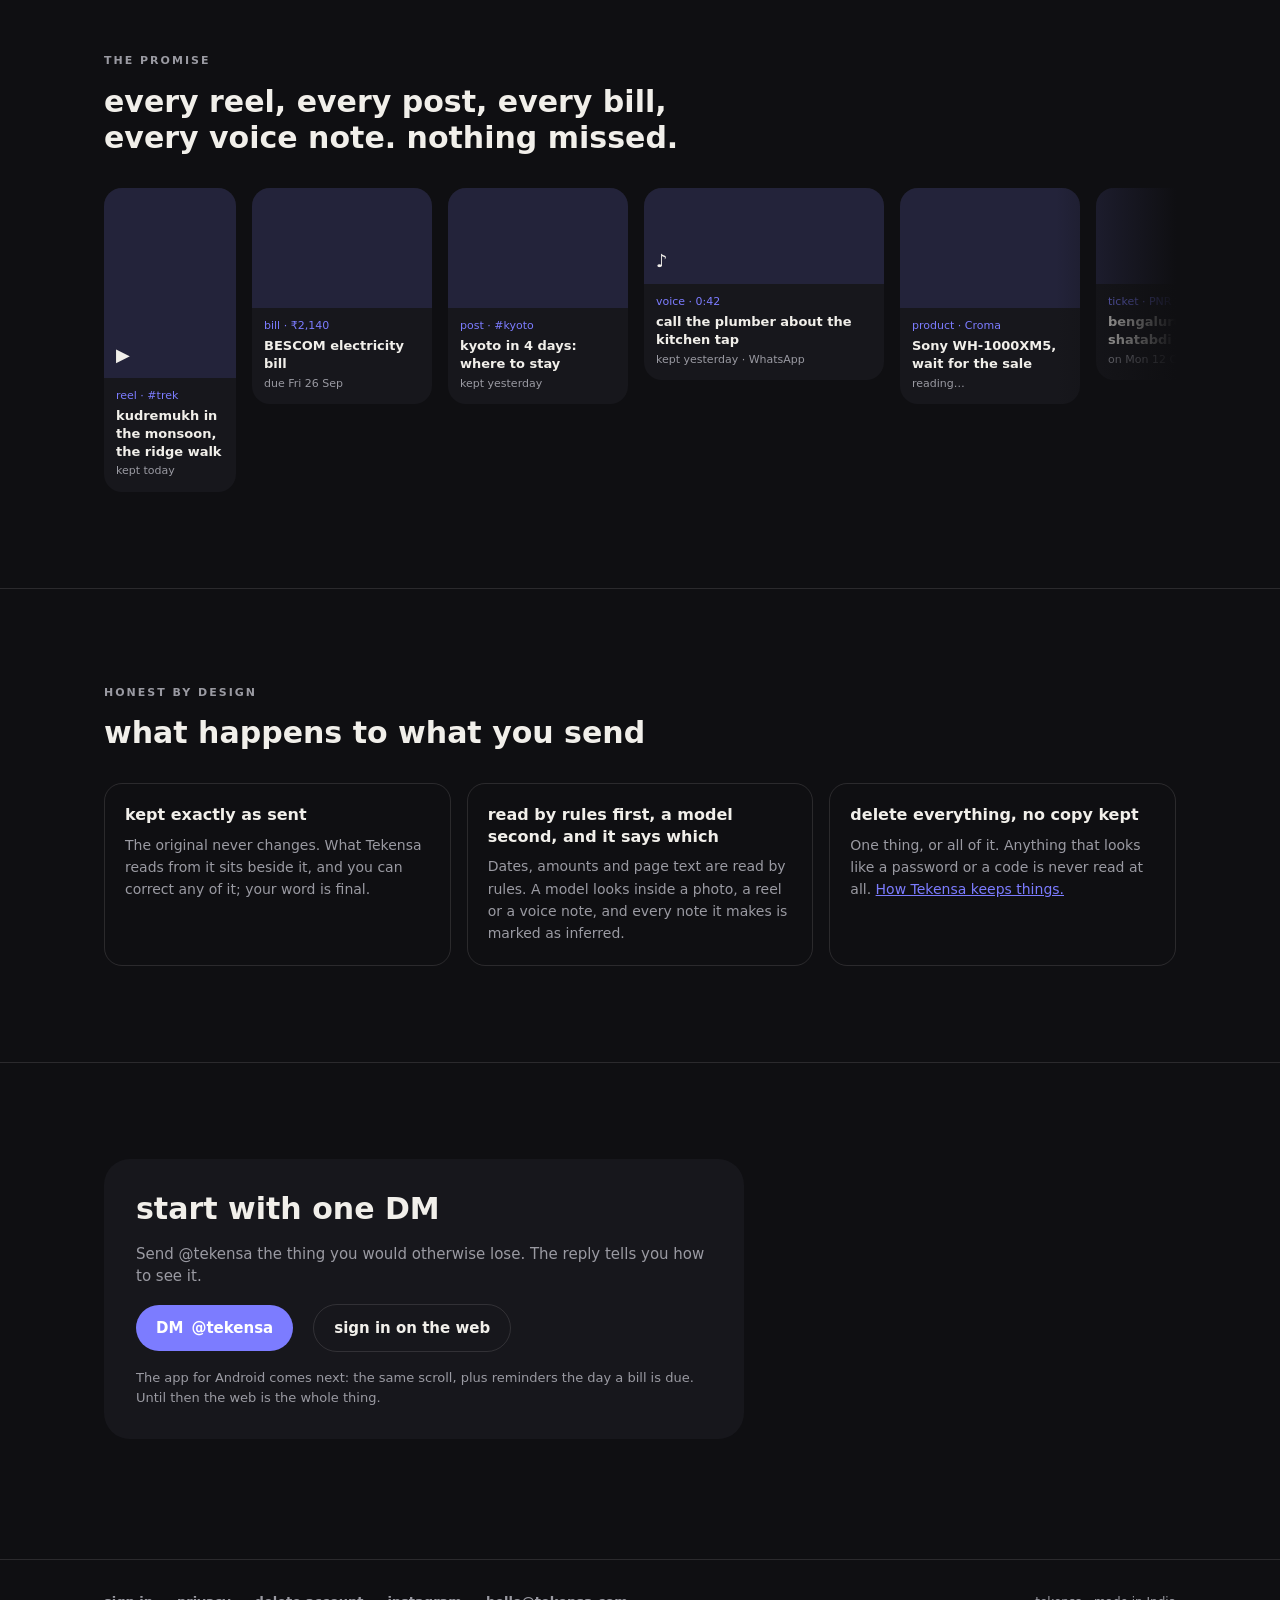
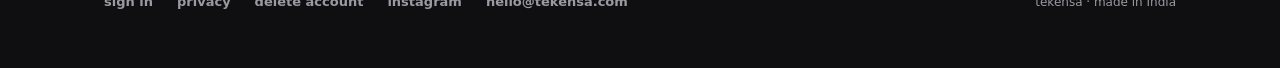
==== commit 505abae8: "privacy: the door key; hero day label" ====
--- a/index.html
+++ b/index.html
@@ -162,7 +162,7 @@
       <div class="day">today</div>
       <div class="bub me"><div class="reel">▶</div><div class="cap">15-minute dal that actually tastes like home #dal #weeknight</div></div>
       <div class="bub them">Saved under food: 15-minute dal that actually tastes like home. See it: <a href="/home/">tekensa.com/home</a> — one tap, you're in. No sign-up, no password.</div>
-      <div class="day">next week</div>
+      <div class="day">friday</div>
       <div class="bub me"><div class="reel" style="height:80px">▶</div><div class="cap">electricity bill, due friday</div></div>
       <div class="bub them">Saved under home: BESCOM bill · due Fri 9 Oct · ₹2,140. See it: <a href="/home/">tekensa.com/home</a></div>
     </div>
